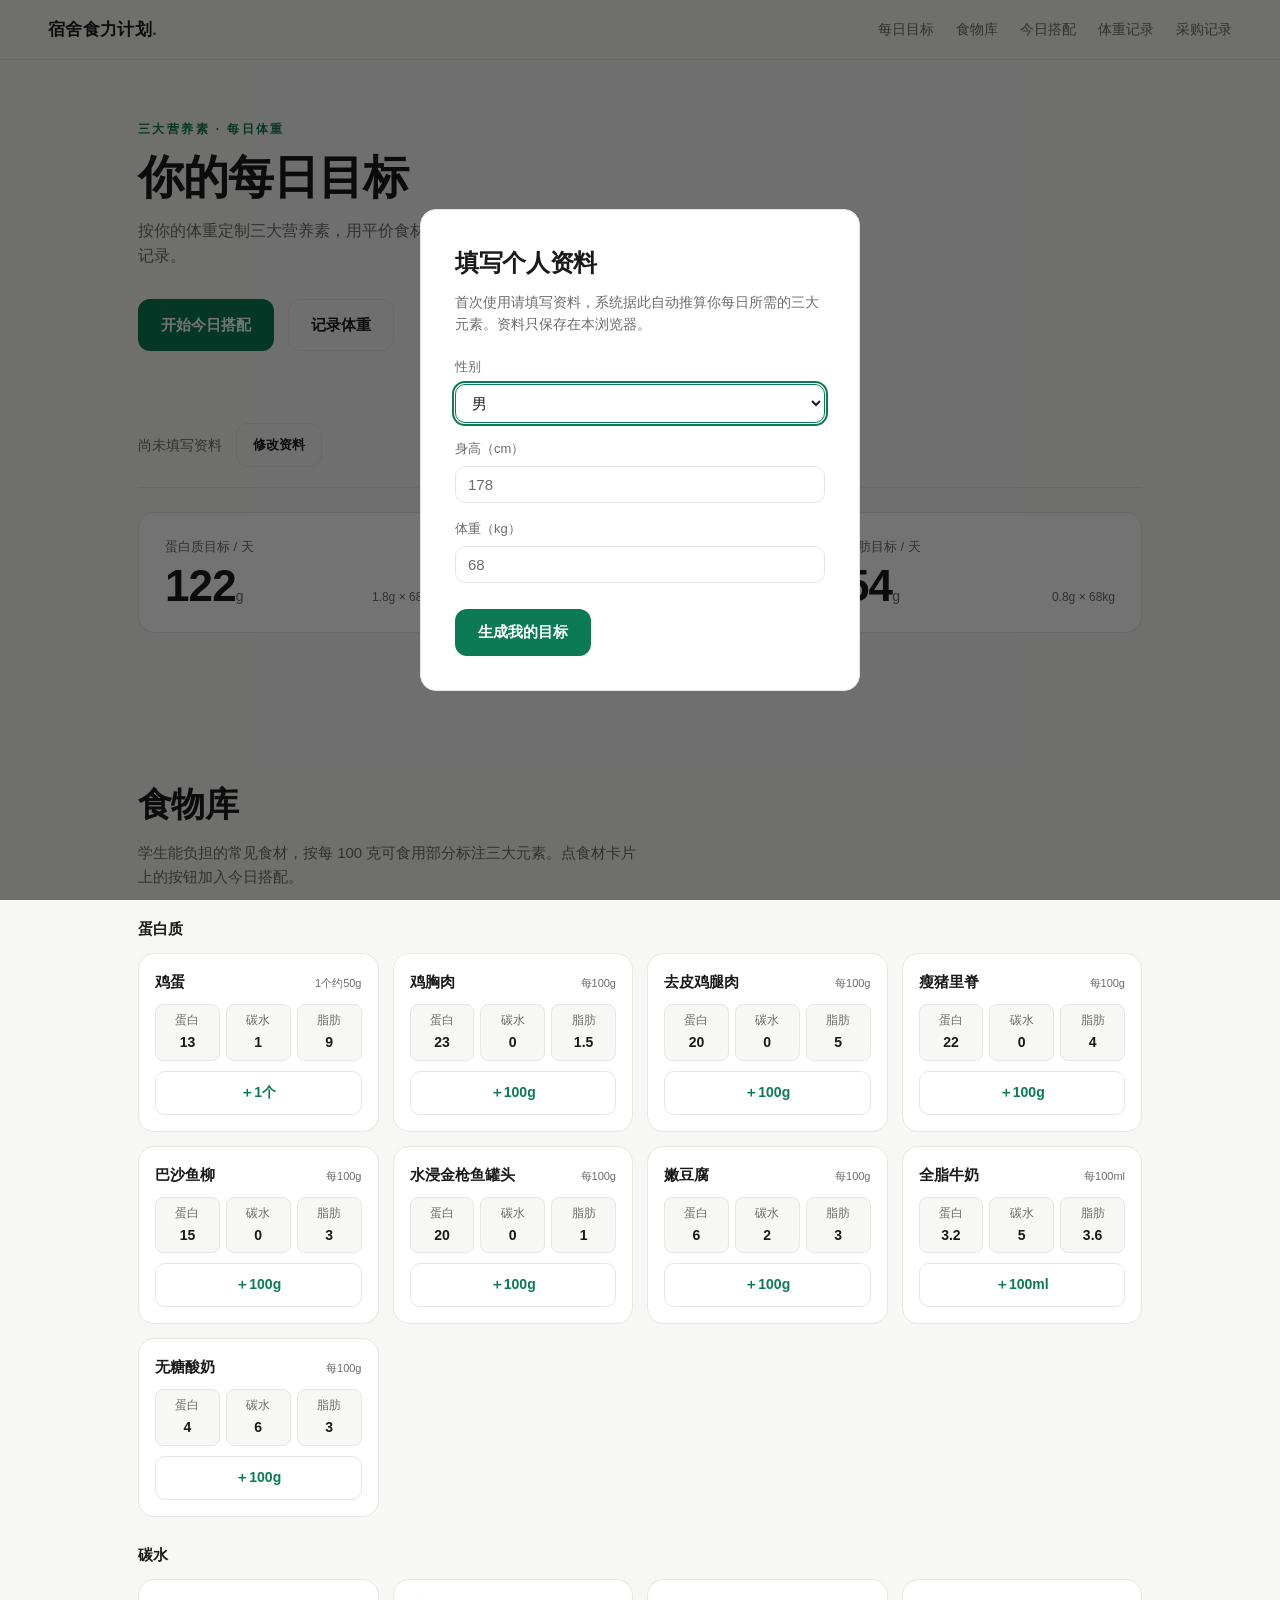
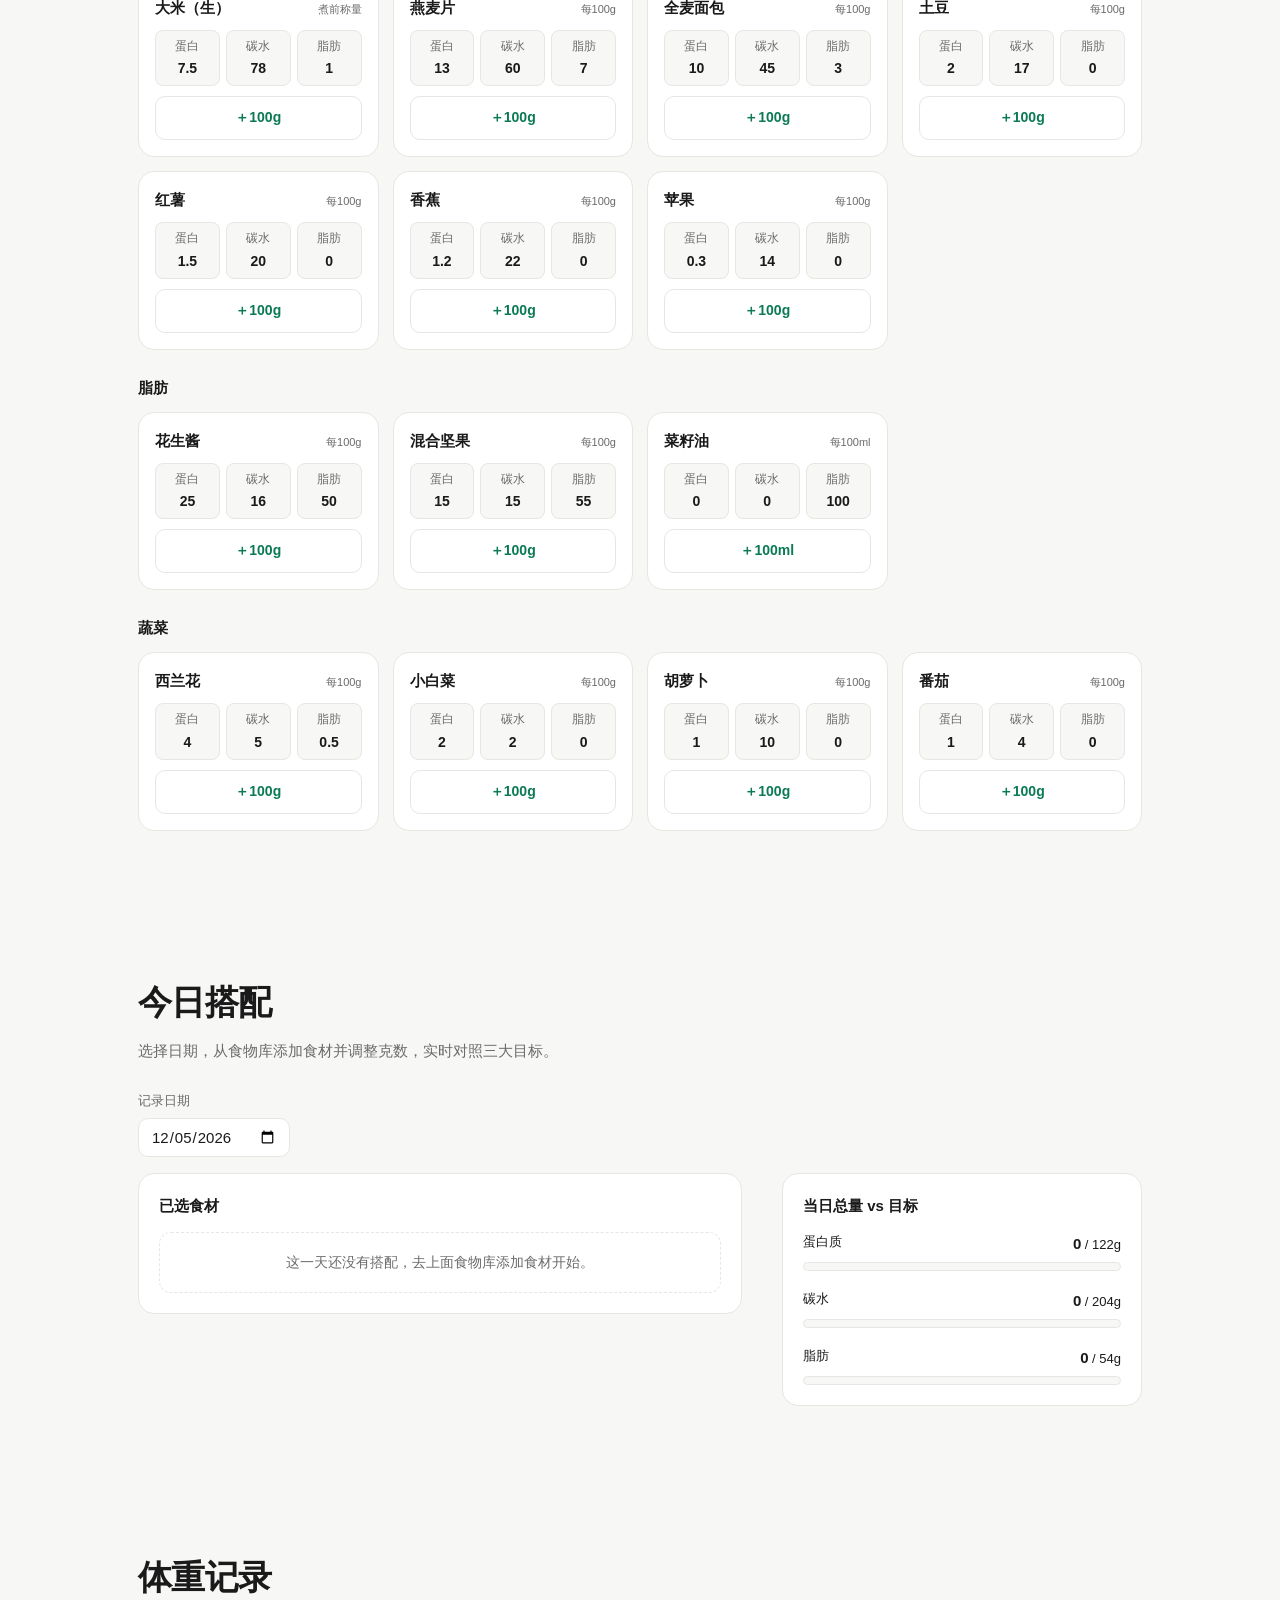
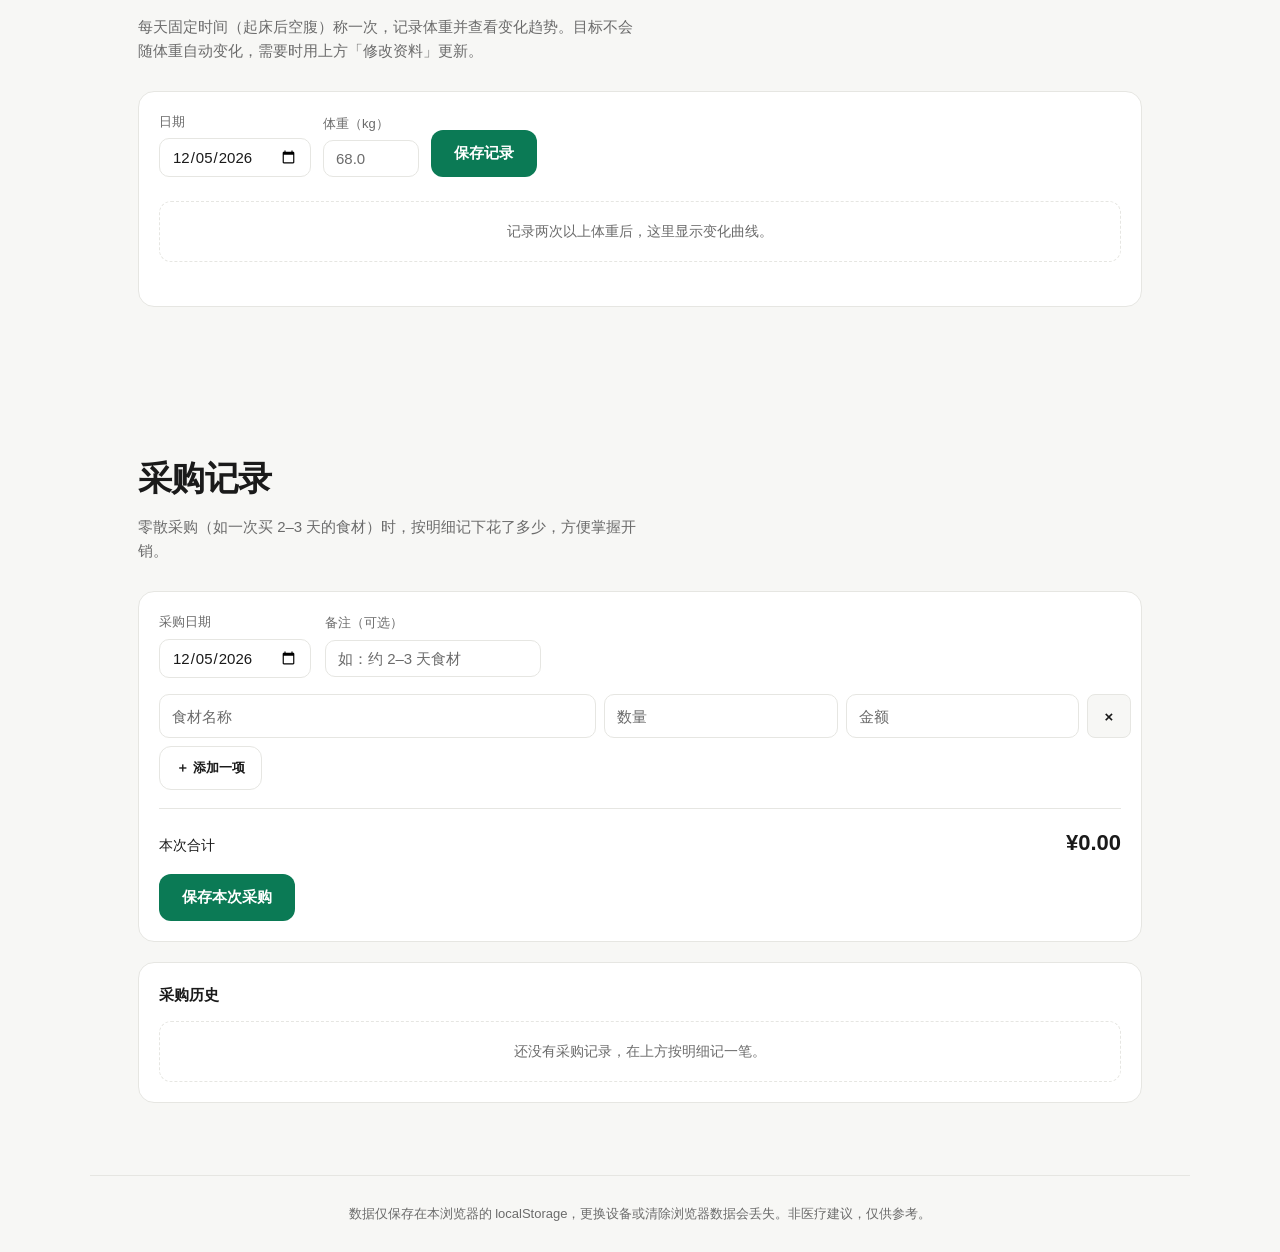
==== dorm-fit.html @ 304f9b67 "adapt: mobile tabbar + 44px touch targets; document: sync DESIGN.md/design.json" ====
<!DOCTYPE html>
<html lang="zh-CN">
<head>
<meta charset="UTF-8">
<meta name="viewport" content="width=device-width, initial-scale=1.0">
<meta name="color-scheme" content="light dark">
<title>今日搭配 · 宿舍食力计划</title>
<link rel="stylesheet" href="styles.css">
</head>
<body>

<div class="overlay" id="onboard" role="dialog" aria-modal="true" aria-labelledby="obTitle" aria-describedby="obSub" hidden>
  <div class="modal">
    <h2 id="obTitle">填写个人资料</h2>
    <p class="sub" id="obSub">首次使用请填写资料，系统据此自动推算你每日所需的三大元素。资料只保存在本浏览器。</p>
    <div class="fields">
      <label class="field" for="fGender">性别
        <select id="fGender">
          <option value="男">男</option>
          <option value="女">女</option>
          <option value="其他">其他</option>
        </select>
      </label>
      <label class="field" for="fHeight">身高（cm）
        <input type="number" id="fHeight" min="100" max="250" step="1" placeholder="178">
      </label>
      <label class="field" for="fWeight">体重（kg）
        <input type="number" id="fWeight" min="30" max="200" step="0.1" placeholder="68">
      </label>
    </div>
    <div id="obErr" class="err" role="alert"></div>
    <div class="actions">
      <button class="btn primary" id="obSave">生成我的目标</button>
    </div>
  </div>
</div>

<nav>
  <a class="brand" href="index.html">宿舍食力计划<span class="dot">.</span></a>
  <div class="navlinks">
    <a href="#targets">每日目标</a>
    <a href="#foods">食物库</a>
    <a href="#plan">今日搭配</a>
    <a href="#weight">体重记录</a>
    <a href="#purchases">采购记录</a>
  </div>
</nav>

<main>

  <header class="page-intro">
    <div class="eyebrow">三大营养素 · 每日体重</div>
    <h1>你的每日目标</h1>
    <p class="sub" id="pageSub">按体重推算的三大元素目标，确定后往下挑食材、调克数。</p>
    <div class="ctas">
      <a class="btn primary" href="#plan">开始今日搭配</a>
      <a class="btn ghost" href="#weight">记录体重</a>
    </div>
  </header>

  <section id="targets" data-reveal>
    <div class="profilebar">
      <span id="profileText">尚未填写资料</span>
      <button class="btn ghost small" id="editProfile">修改资料</button>
    </div>
    <div class="targets">
      <div class="tcard">
        <div>
          <div class="label">蛋白质目标 / 天</div>
          <div class="big" id="tP">122<span class="unit">g</span></div>
        </div>
        <div class="basis" id="bP">1.8g × 68kg</div>
      </div>
      <div class="tcard">
        <div>
          <div class="label">碳水目标 / 天</div>
          <div class="big" id="tC">204<span class="unit">g</span></div>
        </div>
        <div class="basis" id="bC">3g × 68kg</div>
      </div>
      <div class="tcard">
        <div>
          <div class="label">脂肪目标 / 天</div>
          <div class="big" id="tF">54<span class="unit">g</span></div>
        </div>
        <div class="basis" id="bF">0.8g × 68kg</div>
      </div>
    </div>
  </section>

  <section id="foods" data-reveal>
    <div class="sec-head">
      <h2>食物库</h2>
      <p>学生能负担的常见食材，按每 100 克可食用部分标注三大元素。点食材卡片上的按钮加入今日搭配。</p>
    </div>
    <div id="foodGrid"></div>
  </section>

  <section id="plan" data-reveal>
    <div class="sec-head">
      <h2>今日搭配</h2>
      <p>选择日期，从食物库添加食材并调整克数，实时对照三大目标。</p>
    </div>
    <div class="datebar">
      <label class="field" for="dayInput">记录日期
        <input type="date" id="dayInput">
      </label>
    </div>
    <div class="plan-wrap">
      <div class="panel">
        <h3>已选食材</h3>
        <div id="selList"></div>
      </div>
      <div class="panel">
        <h3>当日总量 vs 目标</h3>
        <div id="totals"></div>
      </div>
    </div>
  </section>

  <section id="weight" data-reveal>
    <div class="sec-head">
      <h2>体重记录</h2>
      <p>每天固定时间（起床后空腹）称一次，记录体重并查看变化趋势。目标不会随体重自动变化，需要时用上方「修改资料」更新。</p>
    </div>
    <div class="panel">
      <form class="weight-form" id="wForm">
        <label class="field" for="wDate">日期
          <input type="date" id="wDate">
        </label>
        <label class="field" for="wKg">体重（kg）
          <input type="number" id="wKg" step="0.1" min="30" max="200" placeholder="68.0">
        </label>
        <button class="btn primary" type="submit" id="wSave">保存记录</button>
      </form>
      <div id="wMsg" class="msg" role="status"></div>
      <div id="wErr" class="err" role="alert"></div>
      <div class="chartbox" id="wChart"></div>
      <div class="wlist" id="wList"></div>
    </div>
  </section>

  <section id="purchases" data-reveal>
    <div class="sec-head">
      <h2>采购记录</h2>
      <p>零散采购（如一次买 2–3 天的食材）时，按明细记下花了多少，方便掌握开销。</p>
    </div>
    <form class="panel" id="pForm">
      <div class="datebar">
        <label class="field" for="pDate">采购日期
          <input type="date" id="pDate">
        </label>
        <label class="field" for="pNote">备注（可选）
          <input type="text" id="pNote" placeholder="如：约 2–3 天食材">
        </label>
      </div>
      <div id="pItems"></div>
      <button class="btn ghost small" type="button" id="pAddItem">＋ 添加一项</button>
      <div class="ptotal"><span>本次合计</span><b id="pDraftTotal">¥0.00</b></div>
      <div id="pMsg" class="msg" role="status"></div>
      <div id="pErr" class="err" role="alert"></div>
      <button class="btn primary" type="submit" id="pSave">保存本次采购</button>
    </form>
    <div class="panel" style="margin-top:20px">
      <h3>采购历史</h3>
      <div id="pList"></div>
    </div>
  </section>

</main>

<footer>数据仅保存在本浏览器的 localStorage，更换设备或清除浏览器数据会丢失。非医疗建议，仅供参考。</footer>

<nav class="tabbar" aria-label="主导航">
  <a href="#targets"><svg viewBox="0 0 24 24" fill="none" stroke="currentColor" stroke-width="2"><rect x="3" y="3" width="18" height="18" rx="2"/><path d="M9 9h6v6H9z"/></svg>目标</a>
  <a href="#foods"><svg viewBox="0 0 24 24" fill="none" stroke="currentColor" stroke-width="2"><path d="M12 2L2 7l10 5 10-5-10-5zM2 17l10 5 10-5M2 12l10 5 10-5"/></svg>食材</a>
  <a href="#plan" aria-current="page"><svg viewBox="0 0 24 24" fill="none" stroke="currentColor" stroke-width="2"><rect x="3" y="4" width="18" height="18" rx="2"/><path d="M9 12h6M9 16h6"/></svg>搭配</a>
  <a href="#weight"><svg viewBox="0 0 24 24" fill="none" stroke="currentColor" stroke-width="2"><path d="M12 2v20M17 5H7"/></svg>体重</a>
  <a href="#purchases"><svg viewBox="0 0 24 24" fill="none" stroke="currentColor" stroke-width="2"><circle cx="9" cy="21" r="1"/><circle cx="20" cy="21" r="1"/><path d="M1 1h4l2.68 13.39a2 2 0 0 0 2 1.61h9.72a2 2 0 0 0 2-1.61L23 6H6"/></svg>采购</a>
</nav>

<script>
const COEF = { p: 1.8, c: 3, f: 0.8 };

const FOODS = [
  { id:'egg',     name:'鸡蛋',        cat:'蛋白质', p:13,  c:1,  f:9,   unit:'1个约50g' },
  { id:'chicken', name:'鸡胸肉',      cat:'蛋白质', p:23,  c:0,  f:1.5, unit:'' },
  { id:'thigh',   name:'去皮鸡腿肉',  cat:'蛋白质', p:20,  c:0,  f:5,   unit:'' },
  { id:'pork',    name:'瘦猪里脊',    cat:'蛋白质', p:22,  c:0,  f:4,   unit:'' },
  { id:'fish',    name:'巴沙鱼柳',    cat:'蛋白质', p:15,  c:0,  f:3,   unit:'' },
  { id:'tuna',    name:'水浸金枪鱼罐头',cat:'蛋白质',p:20,  c:0,  f:1,   unit:'' },
  { id:'tofu',    name:'嫩豆腐',      cat:'蛋白质', p:6,   c:2,  f:3,   unit:'' },
  { id:'milk',    name:'全脂牛奶',    cat:'蛋白质', p:3.2, c:5,  f:3.6, unit:'每100ml' },
  { id:'yogurt',  name:'无糖酸奶',    cat:'蛋白质', p:4,   c:6,  f:3,   unit:'' },
  { id:'rice',    name:'大米（生）',  cat:'碳水',   p:7.5, c:78, f:1,   unit:'煮前称量' },
  { id:'oat',     name:'燕麦片',      cat:'碳水',   p:13,  c:60, f:7,   unit:'' },
  { id:'bread',   name:'全麦面包',    cat:'碳水',   p:10,  c:45, f:3,   unit:'' },
  { id:'potato',  name:'土豆',        cat:'碳水',   p:2,   c:17, f:0,   unit:'' },
  { id:'sweetpot',name:'红薯',        cat:'碳水',   p:1.5, c:20, f:0,   unit:'' },
  { id:'banana',  name:'香蕉',        cat:'碳水',   p:1.2, c:22, f:0,   unit:'' },
  { id:'apple',   name:'苹果',        cat:'碳水',   p:0.3, c:14, f:0,   unit:'' },
  { id:'pb',      name:'花生酱',      cat:'脂肪',   p:25,  c:16, f:50,  unit:'' },
  { id:'nuts',    name:'混合坚果',    cat:'脂肪',   p:15,  c:15, f:55,  unit:'' },
  { id:'oil',     name:'菜籽油',      cat:'脂肪',   p:0,   c:0,  f:100, unit:'每100ml' },
  { id:'broccoli',name:'西兰花',      cat:'蔬菜',   p:4,   c:5,  f:0.5, unit:'' },
  { id:'cabbage', name:'小白菜',      cat:'蔬菜',   p:2,   c:2,  f:0,   unit:'' },
  { id:'carrot',  name:'胡萝卜',      cat:'蔬菜',   p:1,   c:10, f:0,   unit:'' },
  { id:'tomato',  name:'番茄',        cat:'蔬菜',   p:1,   c:4,  f:0,   unit:'' },
];
const BY_ID = Object.fromEntries(FOODS.map(f => [f.id, f]));

function por(f){
  if (f.unit === '每100ml') return { g: 100, label: '100ml' };
  if (f.unit.includes('个')) return { g: 50, label: '1个' };
  return { g: 100, label: '100g' };
}

function load(k, d){ try { const v = localStorage.getItem(k); return v ? JSON.parse(v) : d; } catch(e){ return d; } }
function save(k, v){ localStorage.setItem(k, JSON.stringify(v)); }
function todayStr(){
  const d = new Date();
  return d.getFullYear() + '-' + String(d.getMonth()+1).padStart(2,'0') + '-' + String(d.getDate()).padStart(2,'0');
}
function money(n){ return '¥' + (Math.round(n*100)/100).toFixed(2); }

let profile = load('dorm-fit-profile', null);
let TARGETS = { p: 122, c: 204, f: 54 };
function computeTargets(kg){
  return { p: Math.round(kg*COEF.p), c: Math.round(kg*COEF.c), f: Math.round(kg*COEF.f) };
}

let log = load('dorm-fit-log', {});
let weights = load('dorm-fit-weight', []);
let purchases = load('dorm-fit-purchases', []);
let day = todayStr();

const $ = id => document.getElementById(id);

function renderFoods(){
  const cats = ['蛋白质','碳水','脂肪','蔬菜'];
  $('foodGrid').innerHTML = cats.map(cat => {
    const cards = FOODS.filter(f => f.cat === cat).map(f => {
      const p = por(f);
      return `
      <div class="fcard">
        <div class="fhead">
          <span class="fname">${f.name}</span>
          <span class="funit">${f.unit || '每100g'}</span>
        </div>
        <div class="macros">
          <div>蛋白<b>${f.p}</b></div>
          <div>碳水<b>${f.c}</b></div>
          <div>脂肪<b>${f.f}</b></div>
        </div>
        <button class="fadd" data-action="add" data-id="${f.id}" data-g="${p.g}" aria-label="添加${f.name}${p.label}">＋${p.label}</button>
      </div>`;
    }).join('');
    return `<div class="cat-label">${cat}</div><div class="foodgrid">${cards}</div>`;
  }).join('');
}

function dayItems(){ return (log[day] || []).filter(Boolean); }
function saveDay(){ save('dorm-fit-log', log); renderSelected(); renderTotals(); }

function addFood(id, grams){
  const items = log[day] = log[day] || [];
  const it = items.find(x => x.id === id);
  if (it) it.g = Math.max(0, it.g + grams);
  else items.push({ id, g: grams });
  log[day] = items.filter(x => x.g > 0);
  saveDay();
}

function renderSelected(){
  const items = dayItems();
  const box = $('selList');
  if (!items.length) {
    box.innerHTML = '<div class="empty">这一天还没有搭配，去上面食物库添加食材开始。</div>';
    return;
  }
  box.innerHTML = items.map(it => {
    const f = BY_ID[it.id], k = it.g/100;
    return `
      <div class="selrow">
        <span class="sname">${f.name}</span>
        <span class="gramwrap">
          <input class="sgram" type="number" min="1" step="10" value="${it.g}"
            data-action="grams" data-id="${f.id}" aria-label="${f.name}的克数（g）">
          <span class="gunit" aria-hidden="true">g</span>
        </span>
        <div class="sstepper">
          <button class="sstep" data-action="minus" data-id="${f.id}" aria-label="${f.name}减50克">−</button>
          <button class="sstep" data-action="plus" data-id="${f.id}" aria-label="${f.name}加50克">+</button>
        </div>
        <span class="smeta">P ${(f.p*k).toFixed(1)} · C ${(f.c*k).toFixed(1)} · F ${(f.f*k).toFixed(1)}</span>
        ${armed === 'food:' + f.id
          ? `<span class="delask"><button class="sdel danger" data-confirmdel="food:${f.id}">确认移除</button><button class="sdel" data-cancel="1">取消</button></span>`
          : `<button class="sdel" data-ask="food:${f.id}" aria-label="移除${f.name}">移除</button>`}
      </div>`;
  }).join('');
}

function renderTotals(){
  const t = { p:0, c:0, f:0 };
  dayItems().forEach(it => {
    const f = BY_ID[it.id], k = it.g/100;
    t.p += f.p*k; t.c += f.c*k; t.f += f.f*k;
  });
  const names = { p:'蛋白质', c:'碳水', f:'脂肪' };
  $('totals').innerHTML = ['p','c','f'].map(k => {
    const target = TARGETS[k];
    const diff = Math.round(t[k] - target);
    const over = diff >= 0 ? `<span class="over">(已达标${diff > 0 ? ' +' + diff + 'g' : ''})</span>` : '';
    const ratio = Math.min(1, t[k]/target);
    return `
      <div class="totrow">
        <div class="barline">
          <span>${names[k]}</span>
          <span class="val"><b>${t[k].toFixed(0)}</b> / ${target}g ${over}</span>
        </div>
        <div class="bar"><i style="transform:scaleX(${ratio.toFixed(3)})"></i></div>
      </div>`;
  }).join('');
}

function renderTargets(){
  const w = profile ? profile.weight : 68;
  const coefTxt = { p:'1.8g', c:'3g', f:'0.8g' };
  ['p','c','f'].forEach(k => {
    $('t' + k.toUpperCase()).innerHTML = TARGETS[k] + '<span class="unit">g</span>';
    $('b' + k.toUpperCase()).textContent = coefTxt[k] + ' × ' + w + 'kg';
  });
  $('profileText').innerHTML = profile
    ? `<b>${profile.gender}</b> · 身高 <b>${profile.height}cm</b> · 体重 <b>${profile.weight}kg</b>`
    : '尚未填写资料';
  $('pageSub').textContent = profile
    ? `按你的体重（${w}kg）定制三大营养素：蛋白质 ${TARGETS.p}g、碳水 ${TARGETS.c}g、脂肪 ${TARGETS.f}g。用平价食材，每天自己搭配、自己记录。`
    : '按你的体重定制三大营养素，用平价食材，每天自己搭配、自己记录。';
}

let lastFocus = null;
function setModalOpen(open){
  const overlay = $('onboard');
  overlay.hidden = !open;
  document.body.style.overflow = open ? 'hidden' : '';
  if (open) { lastFocus = document.activeElement; $('fGender').focus(); }
  else if (lastFocus && lastFocus.focus) lastFocus.focus();
}
$('onboard').addEventListener('click', e => { if (e.target.id === 'onboard' && profile) setModalOpen(false); });
$('onboard').addEventListener('keydown', e => {
  if (e.key !== 'Tab') return;
  const f = Array.from($('onboard').querySelectorAll('button, input, select, a[href]'));
  if (!f.length) return;
  const first = f[0], last = f[f.length - 1];
  if (e.shiftKey && document.activeElement === first) { e.preventDefault(); last.focus(); }
  else if (!e.shiftKey && document.activeElement === last) { e.preventDefault(); first.focus(); }
});
document.addEventListener('keydown', e => {
  if (e.key === 'Escape' && !$('onboard').hidden && profile) setModalOpen(false);
});
$('editProfile').addEventListener('click', () => openProfile());
$('obSave').addEventListener('click', () => {
  const gender = $('fGender').value;
  const height = parseFloat($('fHeight').value);
  const weight = parseFloat($('fWeight').value);
  const err = $('obErr');
  if (!(height >= 100 && height <= 250)) { err.textContent = '请输入 100–250 之间的身高（cm）。'; $('fHeight').focus(); return; }
  if (!(weight >= 30 && weight <= 200)) { err.textContent = '请输入 30–200 之间的体重（kg）。'; $('fWeight').focus(); return; }
  err.textContent = '';
  profile = { gender, height, weight };
  save('dorm-fit-profile', profile);
  TARGETS = computeTargets(weight);
  setModalOpen(false);
  renderTargets(); renderTotals();
});

function openProfile(){
  const onboarding = !profile;
  $('obTitle').textContent = onboarding ? '填写个人资料' : '修改个人资料';
  $('obSave').textContent = onboarding ? '生成我的目标' : '保存并更新目标';
  if (profile) { $('fGender').value = profile.gender; $('fHeight').value = profile.height; $('fWeight').value = profile.weight; }
  $('obErr').textContent = '';
  setModalOpen(true);
}

document.addEventListener('click', e => {
  const el = e.target.closest('[data-action]');
  if (!el) return;
  const a = el.dataset.action, id = el.dataset.id;
  if (a === 'add') addFood(id, +(el.dataset.g || 100));
  else if (a === 'plus') addFood(id, 50);
  else if (a === 'minus') addFood(id, -50);
});

let armed = '';
function renderByKind(kind){
  if (kind === 'food') renderSelected();
  else if (kind === 'weight') renderWeightList();
  else renderPurchases();
}
function doDelete(key){
  const i = key.indexOf(':'), kind = key.slice(0, i), val = key.slice(i + 1);
  if (kind === 'food') { log[day] = (log[day] || []).filter(x => x.id !== val); saveDay(); }
  else if (kind === 'weight') { weights = weights.filter(x => x.d !== val); save('dorm-fit-weight', weights); renderWeight(); }
  else { purchases = purchases.filter(p => String(p.id) !== val); save('dorm-fit-purchases', purchases); renderPurchases(); }
}
document.addEventListener('click', e => {
  const ask = e.target.closest('[data-ask]');
  if (ask) { armed = ask.dataset.ask; renderByKind(armed.split(':')[0]); return; }
  const conf = e.target.closest('[data-confirmdel]');
  if (conf) { const k = conf.dataset.confirmdel; armed = ''; doDelete(k); return; }
  const cancel = e.target.closest('[data-cancel]');
  if (cancel && armed) { const kind = armed.split(':')[0]; armed = ''; renderByKind(kind); }
});
document.addEventListener('change', e => {
  if (!e.target.matches('[data-action="grams"]')) return;
  const g = parseInt(e.target.value, 10);
  const it = dayItems().find(x => x.id === e.target.dataset.id);
  if (it && !isNaN(g)) { it.g = Math.max(1, g); saveDay(); }
  else renderSelected();
});
$('dayInput').addEventListener('change', e => {
  day = e.target.value || todayStr();
  renderSelected(); renderTotals();
});

function renderChart(){
  const box = $('wChart');
  if (weights.length < 2) {
    box.innerHTML = '<div class="empty">记录两次以上体重后，这里显示变化曲线。</div>';
    return;
  }
  const W = 800, H = 280, pad = 34;
  const ws = weights.map(e => e.w);
  const min = Math.floor(Math.min(...ws)) - 1, max = Math.ceil(Math.max(...ws)) + 1;
  const x = i => pad + i*(W - 2*pad)/(weights.length - 1);
  const y = w => pad + (max - w)/(max - min)*(H - 2*pad);
  const step = Math.ceil(weights.length / 8);
  const pts = weights.map((e,i) => x(i) + ',' + y(e.w)).join(' ');
  const dots = weights.map((e,i) => {
    const showDate = i % step === 0 || i === weights.length - 1;
    return `<circle cx="${x(i)}" cy="${y(e.w)}" r="4.5" fill="var(--accent)"/>` +
      (showDate ? `<text x="${x(i)}" y="${H-8}" text-anchor="middle" font-size="11" fill="var(--muted)">${e.d.slice(5)}</text>` : '') +
      `<text x="${x(i)}" y="${y(e.w)-10}" text-anchor="middle" font-size="12" font-weight="700" fill="var(--text)">${e.w}</text>`;
  }).join('');
  const grid = [min, (min+max)/2, max].map(g => `
    <line x1="${pad}" y1="${y(g)}" x2="${W-pad}" y2="${y(g)}" stroke="var(--line)" stroke-dasharray="3 4"/>
    <text x="0" y="${y(g)+4}" font-size="11" fill="var(--muted)">${g}kg</text>`).join('');
  box.innerHTML = `<svg viewBox="0 0 ${W} ${H}" role="img" aria-label="体重变化曲线，共 ${weights.length} 条记录">
    ${grid}<polyline points="${pts}" fill="none" stroke="var(--accent)" stroke-width="2.5"/>${dots}</svg>`;
}
function renderWeightList(){
  const box = $('wList');
  if (!weights.length) { box.innerHTML = ''; return; }
  const rows = weights.map((e, idx) => {
    const prev = weights[idx-1];
    const d = prev ? ((e.w - prev.w) >= 0 ? '+' : '') + (e.w - prev.w).toFixed(1) + 'kg（较上次）' : '首次记录';
    return `<div class="wrow">
      <span class="wdate">${e.d.slice(5)}</span>
      <span class="wkg">${e.w.toFixed(1)} kg</span>
      <span class="delta">${d}</span>
      ${armed === 'weight:' + e.d
        ? `<span class="delask"><button class="sdel danger" data-confirmdel="weight:${e.d}">确认删除</button><button class="sdel" data-cancel="1">取消</button></span>`
        : `<button class="sdel" data-ask="weight:${e.d}" aria-label="删除 ${e.d} 的体重记录">删除</button>`}
    </div>`;
  }).join('');
  box.innerHTML = `<div class="cat-label">历史记录</div>${rows}`;
}
function renderWeight(){ renderChart(); renderWeightList(); }

$('wForm').addEventListener('submit', e => {
  e.preventDefault();
  const d = $('wDate').value || todayStr();
  const w = parseFloat($('wKg').value);
  const msg = $('wMsg'), err = $('wErr');
  if (isNaN(w) || w < 30 || w > 200) {
    err.textContent = '请输入 30–200 之间的体重数值。';
    msg.textContent = '';
    $('wKg').focus();
    return;
  }
  err.textContent = '';
  const existed = weights.some(x => x.d === d);
  weights = weights.filter(x => x.d !== d);
  weights.push({ d, w });
  weights.sort((a,b) => a.d < b.d ? -1 : 1);
  save('dorm-fit-weight', weights);
  $('wKg').value = '';
  renderWeight();
  msg.textContent = (d === todayStr() ? '今天' : d) + (existed ? ' 的记录已更新。' : ' 的记录已保存。');
});
let pDraft = [{ name:'', qty:'', amount:'' }];

function renderPDraft(){
  $('pItems').innerHTML = pDraft.map((it, i) => `
    <div class="prow">
      <input type="text" placeholder="食材名称" value="${it.name}" data-pi="${i}" data-pf="name" aria-label="第 ${i+1} 项食材名称">
      <input type="text" placeholder="数量" value="${it.qty}" data-pi="${i}" data-pf="qty" aria-label="第 ${i+1} 项数量">
      <input type="number" min="0" step="0.01" placeholder="金额" value="${it.amount}" data-pi="${i}" data-pf="amount" aria-label="第 ${i+1} 项金额">
      <button class="sstep" type="button" data-pdel="${i}" title="删除此项" aria-label="删除第 ${i+1} 项">×</button>
    </div>`).join('');
  const total = pDraft.reduce((s, it) => s + (parseFloat(it.amount) || 0), 0);
  $('pDraftTotal').textContent = money(total);
}
$('pAddItem').addEventListener('click', () => { pDraft.push({ name:'', qty:'', amount:'' }); renderPDraft(); });
document.addEventListener('input', e => {
  const el = e.target;
  if (!el.dataset || el.dataset.pi === undefined) return;
  pDraft[+el.dataset.pi][el.dataset.pf] = el.value;
  if (el.dataset.pf === 'amount') {
    $('pDraftTotal').textContent = money(pDraft.reduce((s,it) => s + (parseFloat(it.amount) || 0), 0));
  }
});
document.addEventListener('click', e => {
  const btn = e.target.closest('[data-pdel]');
  if (!btn) return;
  pDraft.splice(+btn.dataset.pdel, 1);
  if (!pDraft.length) pDraft.push({ name:'', qty:'', amount:'' });
  renderPDraft();
});
$('pForm').addEventListener('submit', e => {
  e.preventDefault();
  const msg = $('pMsg'), err = $('pErr');
  const items = pDraft
    .filter(it => it.name.trim() !== '' || parseFloat(it.amount) > 0)
    .map(it => ({ name: it.name.trim() || '未命名', qty: it.qty.trim(), amount: parseFloat(it.amount) || 0 }));
  if (!items.length) { err.textContent = '至少填写一项食材名称或金额。'; msg.textContent = ''; return; }
  err.textContent = '';
  purchases.push({ id: Date.now(), date: $('pDate').value || todayStr(), note: $('pNote').value.trim(), items });
  save('dorm-fit-purchases', purchases);
  $('pNote').value = '';
  pDraft = [{ name:'', qty:'', amount:'' }];
  renderPDraft(); renderPurchases();
  msg.textContent = '已保存本次采购。';
});
function renderPurchases(){
  const box = $('pList');
  if (!purchases.length) { box.innerHTML = '<div class="empty">还没有采购记录，在上方按明细记一笔。</div>'; return; }
  const sorted = [...purchases].sort((a,b) => a.date < b.date ? 1 : -1);
  const total = purchases.reduce((s,p) => s + p.items.reduce((a,i) => a + i.amount, 0), 0);
  const head = `
    <div class="summary">
      <div>累计花费<b>${money(total)}</b></div>
      <div>采购次数<b>${purchases.length}</b></div>
    </div>`;
  const entries = sorted.map(p => {
    const sum = p.items.reduce((a,i) => a + i.amount, 0);
    const rows = p.items.map(i => `
      <div class="pitem">
        <span>${i.name}</span>
        <span class="qty">${i.qty || '—'}</span>
        <span class="amt">${money(i.amount)}</span>
      </div>`).join('');
    return `
      <div class="pentry">
        <div class="phead">
          <span class="pdate">${p.date}</span>
          <span class="ptag">${p.note || ''}</span>
          ${armed === 'purchase:' + p.id
            ? `<span class="delask"><button class="sdel danger" data-confirmdel="purchase:${p.id}">确认删除</button><button class="sdel" data-cancel="1">取消</button></span>`
            : `<button class="sdel" data-ask="purchase:${p.id}" aria-label="删除 ${p.date} 的采购记录">删除</button>`}
        </div>
        ${rows}
        <div class="ptot">合计 ${money(sum)}</div>
      </div>`;
  }).join('');
  box.innerHTML = head + entries;
}

$('dayInput').value = day;
$('wDate').value = todayStr();
$('pDate').value = todayStr();

renderFoods();
renderTargets();
renderSelected();
renderTotals();
renderWeight();
renderPDraft();
renderPurchases();
if (!profile) openProfile();

const io = new IntersectionObserver(es => es.forEach(en => {
  if (en.isIntersecting) { en.target.classList.add('in'); io.unobserve(en.target); }
}), { threshold: 0.12 });
document.querySelectorAll('[data-reveal]').forEach(el => io.observe(el));
</script>
</body>
</html>
---- styles.css ----
:root{
  --bg:#f7f7f5; --surface:#ffffff; --text:#1a1a1a; --muted:#6b6b6b;
  --line:#e6e6e2; --accent:#0f9d6e; --accent-text:#0b7a55; --accent-fill:#0b7a55;
  --accent-soft:#e6f5ee; --on-accent:#ffffff; --err:#c0392b;
  accent-color:var(--accent);
}
@media (prefers-color-scheme: dark){
  :root{
    --bg:#0e0f0e; --surface:#171817; --text:#f2f2f0; --muted:#9a9a96;
    --line:#272827; --accent:#2fbd86; --accent-text:#4fd39f; --accent-fill:#2fbd86;
    --accent-soft:#14382b; --on-accent:#0a1611; --err:#e5736a;
  }
}
*{box-sizing:border-box}
html{scroll-behavior:smooth; scrollbar-color:var(--muted) transparent; scrollbar-width:thin}
::-webkit-scrollbar{width:10px; height:10px}
::-webkit-scrollbar-track{background:transparent}
::-webkit-scrollbar-thumb{background:var(--muted); border-radius:5px; border:3px solid var(--bg)}
::selection{background:var(--accent); color:var(--on-accent)}
::placeholder{color:var(--muted); opacity:1}
body{
  margin:0; background:var(--bg); color:var(--text);
  font-family:-apple-system,BlinkMacSystemFont,"PingFang SC","Microsoft YaHei","Segoe UI",sans-serif;
  line-height:1.6; font-size:16px; -webkit-font-smoothing:antialiased;
}
nav{
  position:sticky; top:0; z-index:10; height:60px; display:flex; align-items:center;
  justify-content:space-between; padding:0 clamp(16px,4vw,48px);
  background:color-mix(in srgb, var(--bg) 82%, transparent);
  backdrop-filter:blur(10px); border-bottom:1px solid var(--line);
}
.brand{font-weight:800; letter-spacing:.02em; font-size:17px; color:var(--text); text-decoration:none}
.brand .dot{color:var(--accent-text)}
.navlinks{display:flex; gap:22px; font-size:14px; color:var(--muted)}
.navlinks a{color:inherit; text-decoration:none; text-underline-offset:3px}
.navlinks a:hover{color:var(--text)}
@media(max-width:760px){.navlinks{display:none}}

main{max-width:1100px; margin:0 auto; padding:0 clamp(16px,4vw,48px)}

.hero{
  min-height:calc(100dvh - 60px); display:grid; grid-template-columns:1.15fr .85fr;
  align-items:center; gap:clamp(24px,5vw,72px); padding:clamp(24px,5vw,64px) 0;
}
@media(max-width:860px){.hero{grid-template-columns:1fr; min-height:0}}
.hero.solo{grid-template-columns:1fr; max-width:820px}
.eyebrow{font-size:12px; letter-spacing:.2em; text-transform:uppercase; color:var(--accent-text); font-weight:700}
.hero h1{font-size:clamp(34px,5.4vw,58px); line-height:1.12; letter-spacing:-.02em; margin:14px 0 18px; text-wrap:balance}
.hero .sub,.page-intro .sub{color:var(--muted); font-size:17px; max-width:52ch}
.hero .ctas,.page-intro .ctas{display:flex; gap:14px; margin-top:30px; flex-wrap:wrap}

.page-intro{padding:clamp(32px,5vw,60px) 0 0}
.page-intro h1{font-size:clamp(30px,4.4vw,46px); line-height:1.14; letter-spacing:-.02em; margin:12px 0 14px; text-wrap:balance}
.page-intro .sub{margin:0; font-size:16px}
.btn{
  display:inline-flex; align-items:center; justify-content:center; gap:8px;
  border-radius:12px; padding:13px 22px; font-size:15px; font-weight:700; cursor:pointer;
  border:1px solid transparent; text-decoration:none; transition:transform .12s ease;
  font-family:inherit;
}
.btn:active{transform:scale(.98)}
.btn.primary{background:var(--accent-fill); color:var(--on-accent)}
.btn.ghost{background:transparent; color:var(--text); border-color:var(--line)}
.btn.ghost:hover{border-color:var(--muted)}
.btn.small{padding:8px 14px; font-size:13px}
.btn:focus-visible,.fadd:focus-visible,.sstep:focus-visible,.sdel:focus-visible,
.navlinks a:focus-visible,.brand:focus-visible{outline:2px solid var(--accent-fill); outline-offset:2px}

@media(max-width:760px){
  .navlinks{display:none}
  .tabbar{display:flex}
}
.tabbar{display:none; position:fixed; bottom:0; left:0; right:0; height:56px; background:var(--surface); border-top:1px solid var(--line); z-index:100; justify-content:space-around; align-items:center; padding-bottom:env(safe-area-inset-bottom,0)}
.tabbar a{display:flex; flex-direction:column; align-items:center; gap:2px; color:var(--muted); text-decoration:none; font-size:11px; flex:1; min-height:44px; justify-content:center; padding:4px 0}
.tabbar a.active,.tabbar a:hover{color:var(--accent-text)}
.tabbar svg{width:22px; height:22px}

.btn{min-height:44px}
.btn.small{min-height:44px; padding:10px 16px}
.sstep{min-width:44px; min-height:44px}
.sdel{min-height:44px; padding:8px 12px}
.fadd{min-height:44px}
.delask .sdel{min-height:44px}

@media(max-width:760px){
  .selrow .sgram{min-height:44px}
  .gramwrap .sgram{min-height:44px}
}

section{padding:clamp(40px,6vw,72px) 0}
.sec-head{margin-bottom:28px}
h2{font-size:clamp(24px,3.4vw,34px); letter-spacing:-.015em; margin:0 0 10px; text-wrap:balance}
.sec-head p{color:var(--muted); margin:0; max-width:60ch; font-size:15px}

.profilebar{display:flex; align-items:center; gap:14px; flex-wrap:wrap; margin-bottom:20px;
  color:var(--muted); font-size:14px; font-variant-numeric:tabular-nums}
.profilebar b{color:var(--text)}

.targets{display:grid; grid-template-columns:repeat(3,1fr); gap:16px; border-top:1px solid var(--line); padding-top:24px}
@media(max-width:700px){.targets{grid-template-columns:1fr}}
.tcard{
  background:var(--surface); border:1px solid var(--line); border-radius:16px; padding:24px 26px;
  display:flex; justify-content:space-between; align-items:flex-end; gap:12px;
}
.tcard .label{color:var(--muted); font-size:13px; margin-bottom:6px}
.tcard .big{font-size:44px; font-weight:800; letter-spacing:-.02em; line-height:1; font-variant-numeric:tabular-nums}
.tcard .unit{font-size:14px; color:var(--muted); font-weight:500}
.tcard .basis{align-self:flex-end; color:var(--muted); font-size:12px; white-space:nowrap}

.foodgrid{display:grid; grid-template-columns:repeat(auto-fill,minmax(210px,1fr)); gap:14px}
.fcard{
  background:var(--surface); border:1px solid var(--line); border-radius:16px; padding:16px;
  display:flex; flex-direction:column; gap:10px; transition:border-color .12s ease, transform .12s ease;
}
.fcard:hover{border-color:var(--accent); transform:translateY(-2px)}
.fcard .fhead{display:flex; justify-content:space-between; align-items:baseline; gap:8px}
.fcard .fname{font-weight:700; font-size:15px}
.fcard .funit{color:var(--muted); font-size:11px; text-align:right}
.macros{display:grid; grid-template-columns:repeat(3,1fr); gap:6px; font-size:12px; color:var(--muted);
  font-variant-numeric:tabular-nums}
.macros div{background:var(--bg); border:1px solid var(--line); border-radius:8px; padding:6px 4px; text-align:center}
.macros b{display:block; font-size:14px; color:var(--text); font-weight:700; margin-top:1px}
.fadd{
  margin-top:auto; border:1px solid var(--line); background:transparent; color:var(--accent-text);
  border-radius:10px; padding:9px 0; font-weight:700; font-size:14px; cursor:pointer;
  transition:background .12s ease, color .12s ease, border-color .12s ease; font-family:inherit;
}
.fadd:hover{background:var(--accent-fill); border-color:var(--accent-fill); color:var(--on-accent)}
.fadd:active{transform:scale(.98)}
.cat-label{font-weight:800; margin:26px 0 12px; font-size:15px}
.cat-label:first-child{margin-top:0}

.plan-wrap{display:grid; grid-template-columns:1fr 360px; gap:clamp(20px,4vw,40px); align-items:start}
@media(max-width:900px){.plan-wrap{grid-template-columns:1fr}}
.datebar{display:flex; align-items:center; gap:14px; flex-wrap:wrap; margin-bottom:16px}
input[type=date], input[type=number], input[type=text], select{
  background:var(--surface); color:var(--text); border:1px solid var(--line); border-radius:10px;
  padding:9px 12px; font-size:15px; font-family:inherit; font-variant-numeric:tabular-nums;
}
input:focus, select:focus{outline:2px solid var(--accent-fill); outline-offset:1px; border-color:var(--accent-fill)}
.panel{background:var(--surface); border:1px solid var(--line); border-radius:16px; padding:20px}
.panel h3{margin:0 0 14px; font-size:15px}
.totrow{margin-bottom:18px}
.totrow:last-child{margin-bottom:0}
.totrow .barline{display:flex; justify-content:space-between; font-size:13px; margin-bottom:6px; font-variant-numeric:tabular-nums}
.totrow .barline .val b{font-size:15px}
.totrow .barline .over{color:var(--accent-text); font-weight:700}
.bar{height:9px; background:var(--bg); border:1px solid var(--line); border-radius:99px; overflow:hidden}
.bar i{display:block; height:100%; width:100%; transform:scaleX(0); transform-origin:left;
  background:var(--accent); border-radius:99px; transition:transform .25s ease}
.empty{color:var(--muted); font-size:14px; padding:18px 0; text-align:center; border:1px dashed var(--line); border-radius:12px}
.selrow{display:flex; align-items:center; gap:10px; padding:10px 0; border-top:1px solid var(--line)}
.selrow:first-of-type{border-top:none}
.selrow .sname{font-weight:700; font-size:14px; min-width:80px}
.selrow .sgram{width:72px; text-align:center; padding:6px; font-size:14px}
.selrow .gramwrap{position:relative; display:inline-flex; align-items:center}
.selrow .gramwrap .sgram{padding-right:24px}
.selrow .gramwrap .gunit{position:absolute; right:9px; font-size:11px; color:var(--muted); pointer-events:none}
@media(max-width:600px){
  .selrow{flex-wrap:wrap}
  .selrow .sname{min-width:0}
  .selrow .smeta{flex-basis:100%; white-space:normal}
}
.sstepper{display:flex; gap:6px}
.sstep{width:34px; height:34px; border-radius:8px; border:1px solid var(--line); background:var(--bg);
  color:var(--text); font-weight:700; cursor:pointer; font-size:15px; line-height:1; font-family:inherit}
.sstep:hover{border-color:var(--accent); color:var(--accent-text)}
.sdel{margin-left:auto; background:none; border:none; color:var(--muted); font-size:12px; cursor:pointer;
  padding:4px; text-decoration:underline; text-underline-offset:3px; font-family:inherit; white-space:nowrap}
.sdel:hover{color:var(--text)}
.sdel.danger{color:var(--err)}
.delask{display:inline-flex; align-items:center; gap:12px; margin-left:auto}
.delask .sdel{margin-left:0}
.smeta{font-size:11px; color:var(--muted); font-variant-numeric:tabular-nums; white-space:nowrap}

.weight-form{display:flex; gap:12px; align-items:flex-end; flex-wrap:wrap}
.field{display:flex; flex-direction:column; gap:6px; font-size:13px; color:var(--muted)}
.chartbox{margin-top:24px}
.chartbox svg{width:100%; height:auto; display:block}
.wlist{margin-top:24px}
.wrow{display:flex; align-items:center; gap:12px; padding:10px 0; border-top:1px solid var(--line); font-variant-numeric:tabular-nums}
.wrow:first-of-type{border-top:none}
.wrow .wdate{color:var(--muted); font-size:13px; min-width:92px}
.wrow .wkg{font-weight:700; font-size:16px}
.delta{margin-left:auto; font-size:13px; color:var(--muted)}
.msg{color:var(--muted); font-size:13px; margin-top:14px}
.err{color:var(--err); font-size:13px; margin-top:10px}

.prow{display:grid; grid-template-columns:1.5fr .8fr .8fr 34px; gap:8px; margin-bottom:8px}
@media(max-width:600px){.prow{grid-template-columns:1fr 1fr}}
.prow input{width:100%}
.prow .sstep{width:34px; height:38px}
.ptotal{display:flex; justify-content:space-between; align-items:baseline; margin:18px 0 6px;
  border-top:1px solid var(--line); padding-top:16px; font-size:14px}
.ptotal b{font-size:22px; font-weight:800; font-variant-numeric:tabular-nums}
.pitem{display:grid; grid-template-columns:1.5fr .8fr .8fr; gap:8px; padding:8px 0; border-top:1px solid var(--line);
  font-size:14px; font-variant-numeric:tabular-nums}
.pitem:first-of-type{border-top:none}
.pitem .qty,.pitem .amt{color:var(--muted)}
.pentry{border:1px solid var(--line); border-radius:12px; padding:14px 16px; margin-bottom:12px}
.pentry .phead{display:flex; justify-content:space-between; align-items:baseline; gap:12px; margin-bottom:6px}
.pentry .pdate{font-weight:700; font-variant-numeric:tabular-nums}
.pentry .ptag{color:var(--muted); font-size:12px}
.pentry .ptot{margin-top:8px; text-align:right; font-weight:700; font-variant-numeric:tabular-nums}
.summary{display:flex; gap:28px; flex-wrap:wrap; padding:16px 0; border-bottom:1px solid var(--line); margin-bottom:16px;
  font-size:14px; color:var(--muted)}
.summary b{display:block; font-size:26px; color:var(--text); font-weight:800; font-variant-numeric:tabular-nums}

.overlay{position:fixed; inset:0; z-index:100; background:rgba(0,0,0,.55); display:flex;
  align-items:center; justify-content:center; padding:20px}
.overlay[hidden]{display:none}
.modal{background:var(--surface); border:1px solid var(--line); border-radius:16px; padding:clamp(22px,4vw,34px);
  max-width:440px; width:100%; max-height:92vh; overflow:auto}
.modal h2{margin:0 0 8px; font-size:24px}
.modal p.sub{color:var(--muted); font-size:14px; margin:0 0 22px}
.modal .fields{display:grid; gap:16px}
.modal .fields .field input, .modal .fields .field select{width:100%}
.modal .actions{margin-top:26px}

footer{border-top:1px solid var(--line); padding:28px clamp(16px,4vw,48px); color:var(--muted); font-size:13px;
  text-align:center; max-width:1100px; margin:0 auto}
@media (prefers-reduced-motion: reduce){
  html{scroll-behavior:auto} *{transition:none !important}
  [data-reveal]{opacity:1 !important; transform:none !important}
}
[data-reveal]{opacity:0; transform:translateY(18px); transition:opacity .5s ease, transform .5s ease}
[data-reveal].in{opacity:1; transform:none}
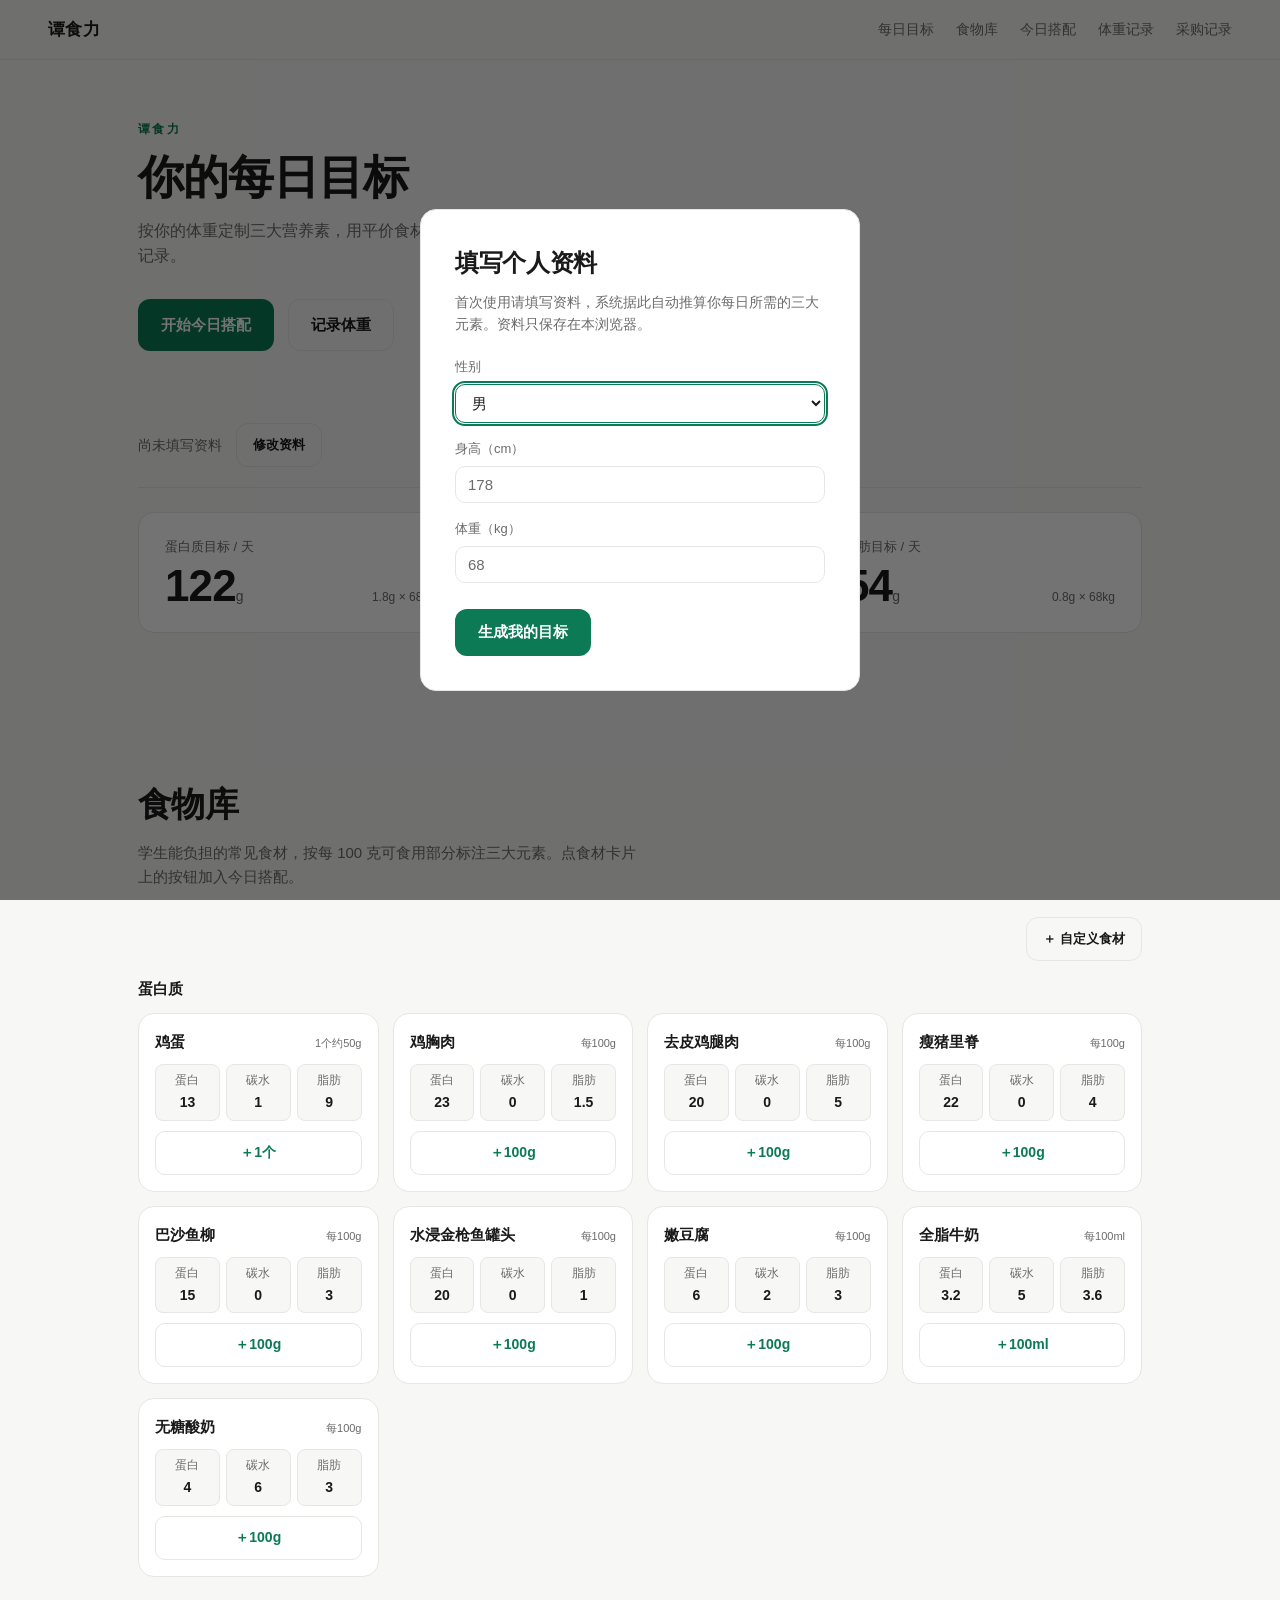
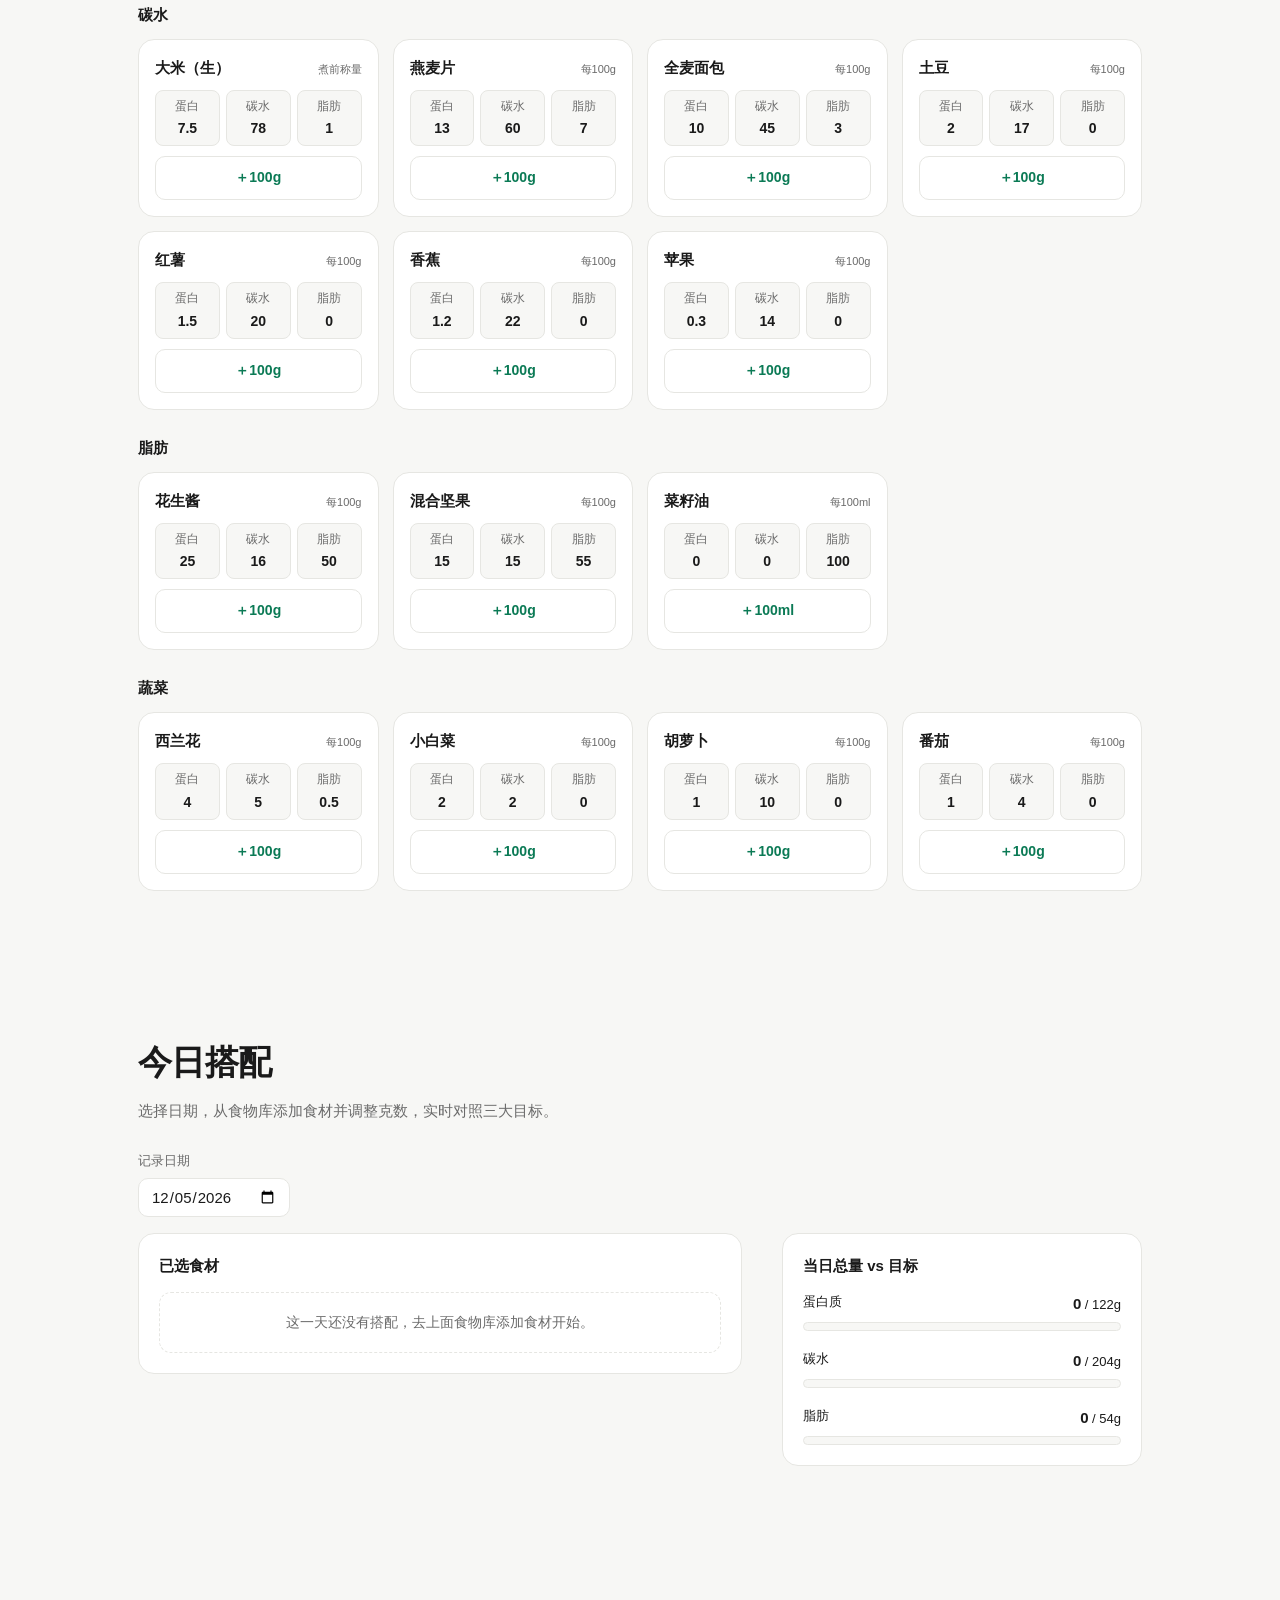
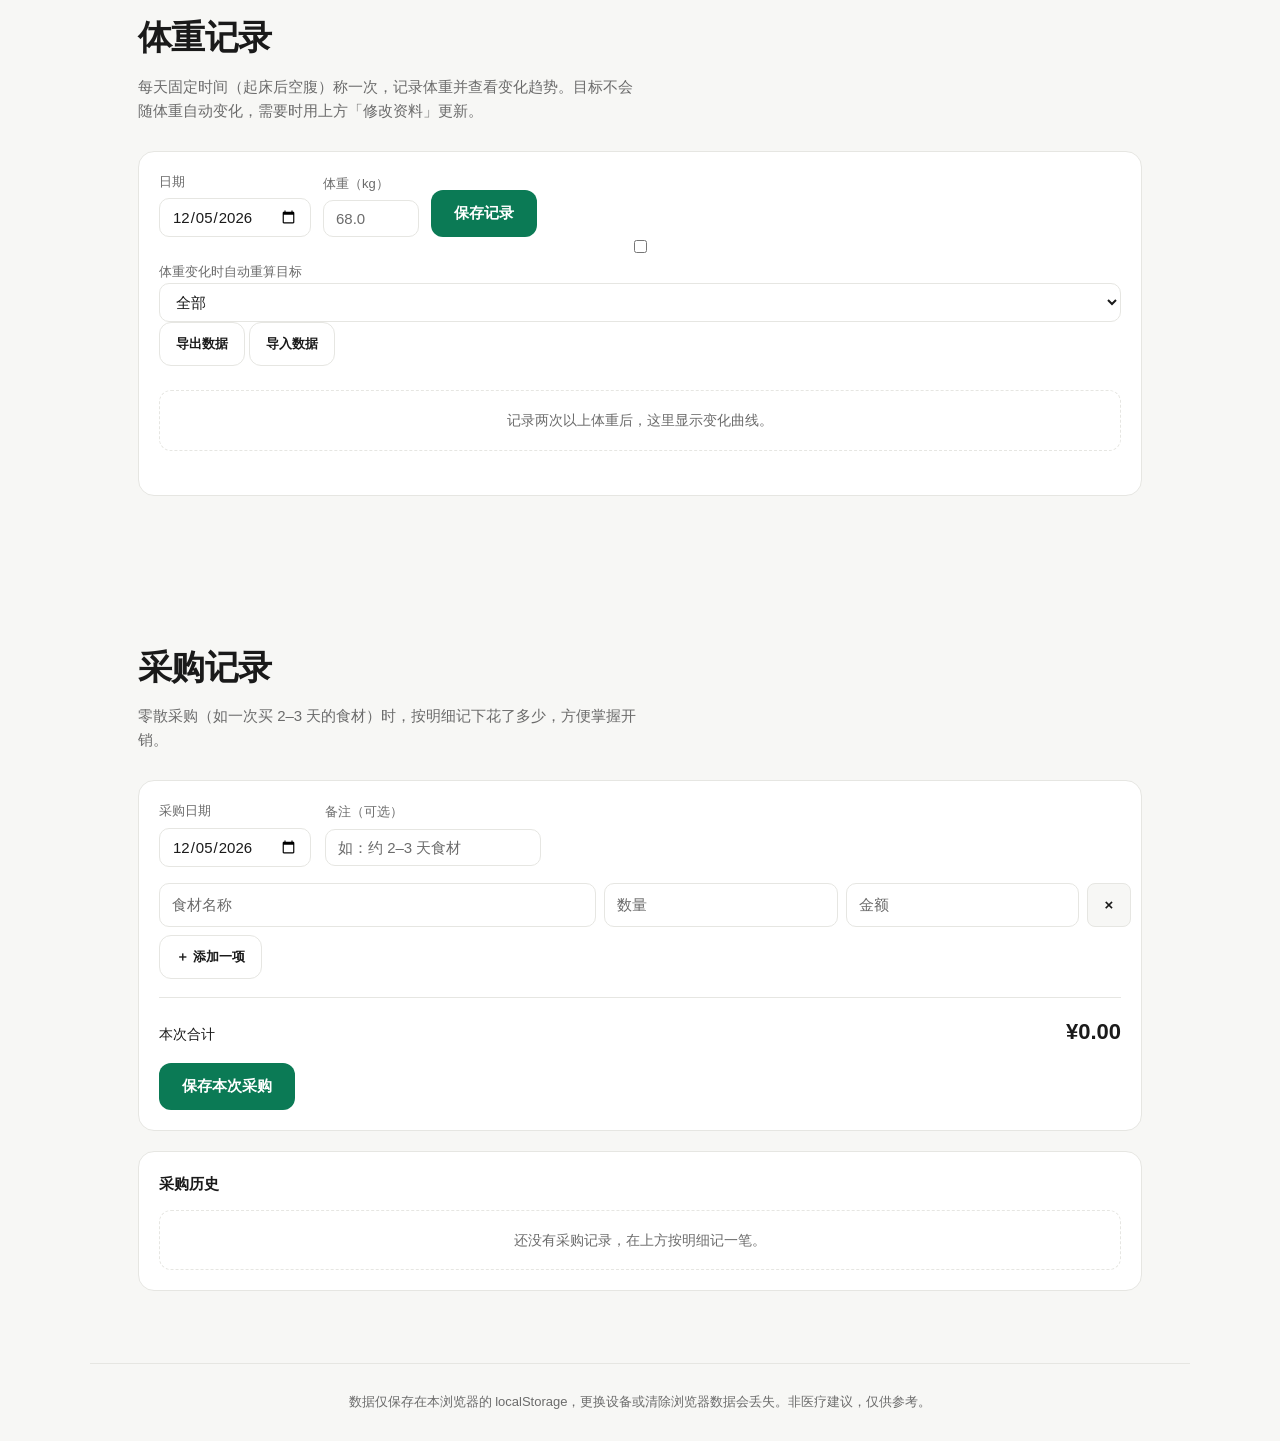
==== commit f3aba8fe: "brand: 谭食力; feature: 自定义食材+导出导入+自动重算开关+周月视图" ====
--- a/dorm-fit.html
+++ b/dorm-fit.html
@@ -4,7 +4,7 @@
 <meta charset="UTF-8">
 <meta name="viewport" content="width=device-width, initial-scale=1.0">
 <meta name="color-scheme" content="light dark">
-<title>今日搭配 · 宿舍食力计划</title>
+<title>谭食力</title>
 <link rel="stylesheet" href="styles.css">
 </head>
 <body>
@@ -36,7 +36,7 @@
 </div>
 
 <nav>
-  <a class="brand" href="index.html">宿舍食力计划<span class="dot">.</span></a>
+  <a class="brand" href="index.html">谭食力</a>
   <div class="navlinks">
     <a href="#targets">每日目标</a>
     <a href="#foods">食物库</a>
@@ -49,7 +49,7 @@
 <main>
 
   <header class="page-intro">
-    <div class="eyebrow">三大营养素 · 每日体重</div>
+    <div class="eyebrow">谭食力</div>
     <h1>你的每日目标</h1>
     <p class="sub" id="pageSub">按体重推算的三大元素目标，确定后往下挑食材、调克数。</p>
     <div class="ctas">
@@ -92,6 +92,9 @@
     <div class="sec-head">
       <h2>食物库</h2>
       <p>学生能负担的常见食材，按每 100 克可食用部分标注三大元素。点食材卡片上的按钮加入今日搭配。</p>
+    </div>
+    <div class="custom-food-bar">
+      <button class="btn ghost small" id="addCustomFood">＋ 自定义食材</button>
     </div>
     <div id="foodGrid"></div>
   </section>
@@ -133,6 +136,15 @@
         </label>
         <button class="btn primary" type="submit" id="wSave">保存记录</button>
       </form>
+      <div class="weight-opts">
+        <label class="field"><input type="checkbox" id="autoRecalc"> 体重变化时自动重算目标</label>
+        <label class="field"><select id="weightView"><option value="all">全部</option><option value="month">近 30 天</option><option value="week">近 7 天</option></select></label>
+      </div>
+      <div class="data-io">
+        <button class="btn ghost small" id="exportData">导出数据</button>
+        <button class="btn ghost small" id="importData">导入数据</button>
+        <input type="file" id="importFile" accept=".json" hidden>
+      </div>
       <div id="wMsg" class="msg" role="status"></div>
       <div id="wErr" class="err" role="alert"></div>
       <div class="chartbox" id="wChart"></div>
@@ -178,6 +190,36 @@
   <a href="#weight"><svg viewBox="0 0 24 24" fill="none" stroke="currentColor" stroke-width="2"><path d="M12 2v20M17 5H7"/></svg>体重</a>
   <a href="#purchases"><svg viewBox="0 0 24 24" fill="none" stroke="currentColor" stroke-width="2"><circle cx="9" cy="21" r="1"/><circle cx="20" cy="21" r="1"/><path d="M1 1h4l2.68 13.39a2 2 0 0 0 2 1.61h9.72a2 2 0 0 0 2-1.61L23 6H6"/></svg>采购</a>
 </nav>
+
+<div class="overlay" id="customFoodModal" role="dialog" aria-modal="true" aria-labelledby="cfTitle" aria-describedby="cfSub" hidden>
+  <div class="modal">
+    <h2 id="cfTitle">添加自定义食材</h2>
+    <p class="sub" id="cfSub">按每 100 克填写三大元素，设置你常用的份量单位与克数。</p>
+    <div class="fields">
+      <label class="field" for="cfName">名称 <input type="text" id="cfName" placeholder="如：食堂红烧肉" required></label>
+      <label class="field" for="cfCat">分类
+        <select id="cfCat" required>
+          <option value="蛋白质">蛋白质</option>
+          <option value="碳水">碳水</option>
+          <option value="脂肪">脂肪</option>
+          <option value="蔬菜">蔬菜</option>
+        </select>
+      </label>
+      <label class="field" for="cfUnitLabel">份量单位标签 <input type="text" id="cfUnitLabel" placeholder="如：块、勺、碗、个" required></label>
+      <label class="field" for="cfGramsPerServing">每份克数 <input type="number" id="cfGramsPerServing" min="1" max="500" step="1" placeholder="50" required></label>
+      <div class="field-row">
+        <label class="field" for="cfP">蛋白质(g/100g) <input type="number" id="cfP" min="0" max="100" step="0.1" placeholder="20" required></label>
+        <label class="field" for="cfC">碳水(g/100g) <input type="number" id="cfC" min="0" max="100" step="0.1" placeholder="5" required></label>
+        <label class="field" for="cfF">脂肪(g/100g) <input type="number" id="cfF" min="0" max="100" step="0.1" placeholder="10" required></label>
+      </div>
+    </div>
+    <div id="cfErr" class="err" role="alert"></div>
+    <div class="actions">
+      <button class="btn ghost" id="cfCancel">取消</button>
+      <button class="btn primary" id="cfSave">保存食材</button>
+    </div>
+  </div>
+</div>
 
 <script>
 const COEF = { p: 1.8, c: 3, f: 0.8 };
@@ -209,7 +251,14 @@
 ];
 const BY_ID = Object.fromEntries(FOODS.map(f => [f.id, f]));
 
+// 自定义食材
+let customFoods = load('dorm-fit-custom', []);
+function getAllFoods(){ return [...FOODS, ...customFoods]; }
+function rebuildById(){ Object.assign(BY_ID, Object.fromEntries(customFoods.map(f => [f.id, f]))) }
+rebuildById();
+
 function por(f){
+  if (f.gramsPerServing && f.unitLabel) return { g: f.gramsPerServing, label: f.unitLabel };
   if (f.unit === '每100ml') return { g: 100, label: '100ml' };
   if (f.unit.includes('个')) return { g: 50, label: '1个' };
   return { g: 100, label: '100g' };
@@ -238,8 +287,9 @@
 
 function renderFoods(){
   const cats = ['蛋白质','碳水','脂肪','蔬菜'];
+  const allFoods = getAllFoods();
   $('foodGrid').innerHTML = cats.map(cat => {
-    const cards = FOODS.filter(f => f.cat === cat).map(f => {
+    const cards = allFoods.filter(f => f.cat === cat).map(f => {
       const p = por(f);
       return `
       <div class="fcard">
@@ -390,6 +440,36 @@
   if (a === 'add') addFood(id, +(el.dataset.g || 100));
   else if (a === 'plus') addFood(id, 50);
   else if (a === 'minus') addFood(id, -50);
+});
+
+// 自定义食材模态
+$('addCustomFood').addEventListener('click', () => {
+  $('customFoodModal').hidden = false;
+  document.body.style.overflow = 'hidden';
+  $('cfName').focus();
+});
+$('cfCancel').addEventListener('click', () => { $('customFoodModal').hidden = true; document.body.style.overflow = ''; });
+$('customFoodModal').addEventListener('click', e => { if (e.target.id === 'customFoodModal') { $('customFoodModal').hidden = true; document.body.style.overflow = ''; } });
+$('cfSave').addEventListener('click', () => {
+  const name = $('cfName').value.trim();
+  const cat = $('cfCat').value;
+  const unitLabel = $('cfUnitLabel').value.trim();
+  const gramsPerServing = parseInt($('cfGramsPerServing').value);
+  const p = parseFloat($('cfP').value);
+  const c = parseFloat($('cfC').value);
+  const f = parseFloat($('cfF').value);
+  const err = $('cfErr');
+  if (!name || !unitLabel || isNaN(gramsPerServing) || isNaN(p) || isNaN(c) || isNaN(f)) { err.textContent = '请填完所有必填项。'; return; }
+  if (p + c + f > 100) { err.textContent = '三大元素之和不能超过 100g/100g。'; return; }
+  err.textContent = '';
+  const id = 'custom_' + Date.now();
+  customFoods.push({ id, name, cat, unitLabel, gramsPerServing, p, c, f });
+  save('dorm-fit-custom', customFoods);
+  rebuildById();
+  renderFoods();
+  $('customFoodModal').hidden = true;
+  document.body.style.overflow = '';
+  $('cfName').value = ''; $('cfUnitLabel').value = ''; $('cfGramsPerServing').value = ''; $('cfP').value = ''; $('cfC').value = ''; $('cfF').value = ''; $('cfErr').textContent = '';
 });
 
 let armed = '';
--- a/styles.css
+++ b/styles.css
@@ -44,6 +44,8 @@
 }
 @media(max-width:860px){.hero{grid-template-columns:1fr; min-height:0}}
 .hero.solo{grid-template-columns:1fr; max-width:820px}
+.hero.with-image{grid-template-columns:1.15fr .85fr; max-width:1100px}
+@media(max-width:860px){.hero.with-image{grid-template-columns:1fr}}
 .eyebrow{font-size:12px; letter-spacing:.2em; text-transform:uppercase; color:var(--accent-text); font-weight:700}
 .hero h1{font-size:clamp(34px,5.4vw,58px); line-height:1.12; letter-spacing:-.02em; margin:14px 0 18px; text-wrap:balance}
 .hero .sub,.page-intro .sub{color:var(--muted); font-size:17px; max-width:52ch}
@@ -214,6 +216,9 @@
 .modal h2{margin:0 0 8px; font-size:24px}
 .modal p.sub{color:var(--muted); font-size:14px; margin:0 0 22px}
 .modal .fields{display:grid; gap:16px}
+.field-row{display:grid; grid-template-columns:repeat(3,1fr); gap:12px}
+@media(max-width:600px){.field-row{grid-template-columns:1fr}}
+.custom-food-bar{margin:16px 0; text-align:right}
 .modal .fields .field input, .modal .fields .field select{width:100%}
 .modal .actions{margin-top:26px}
 
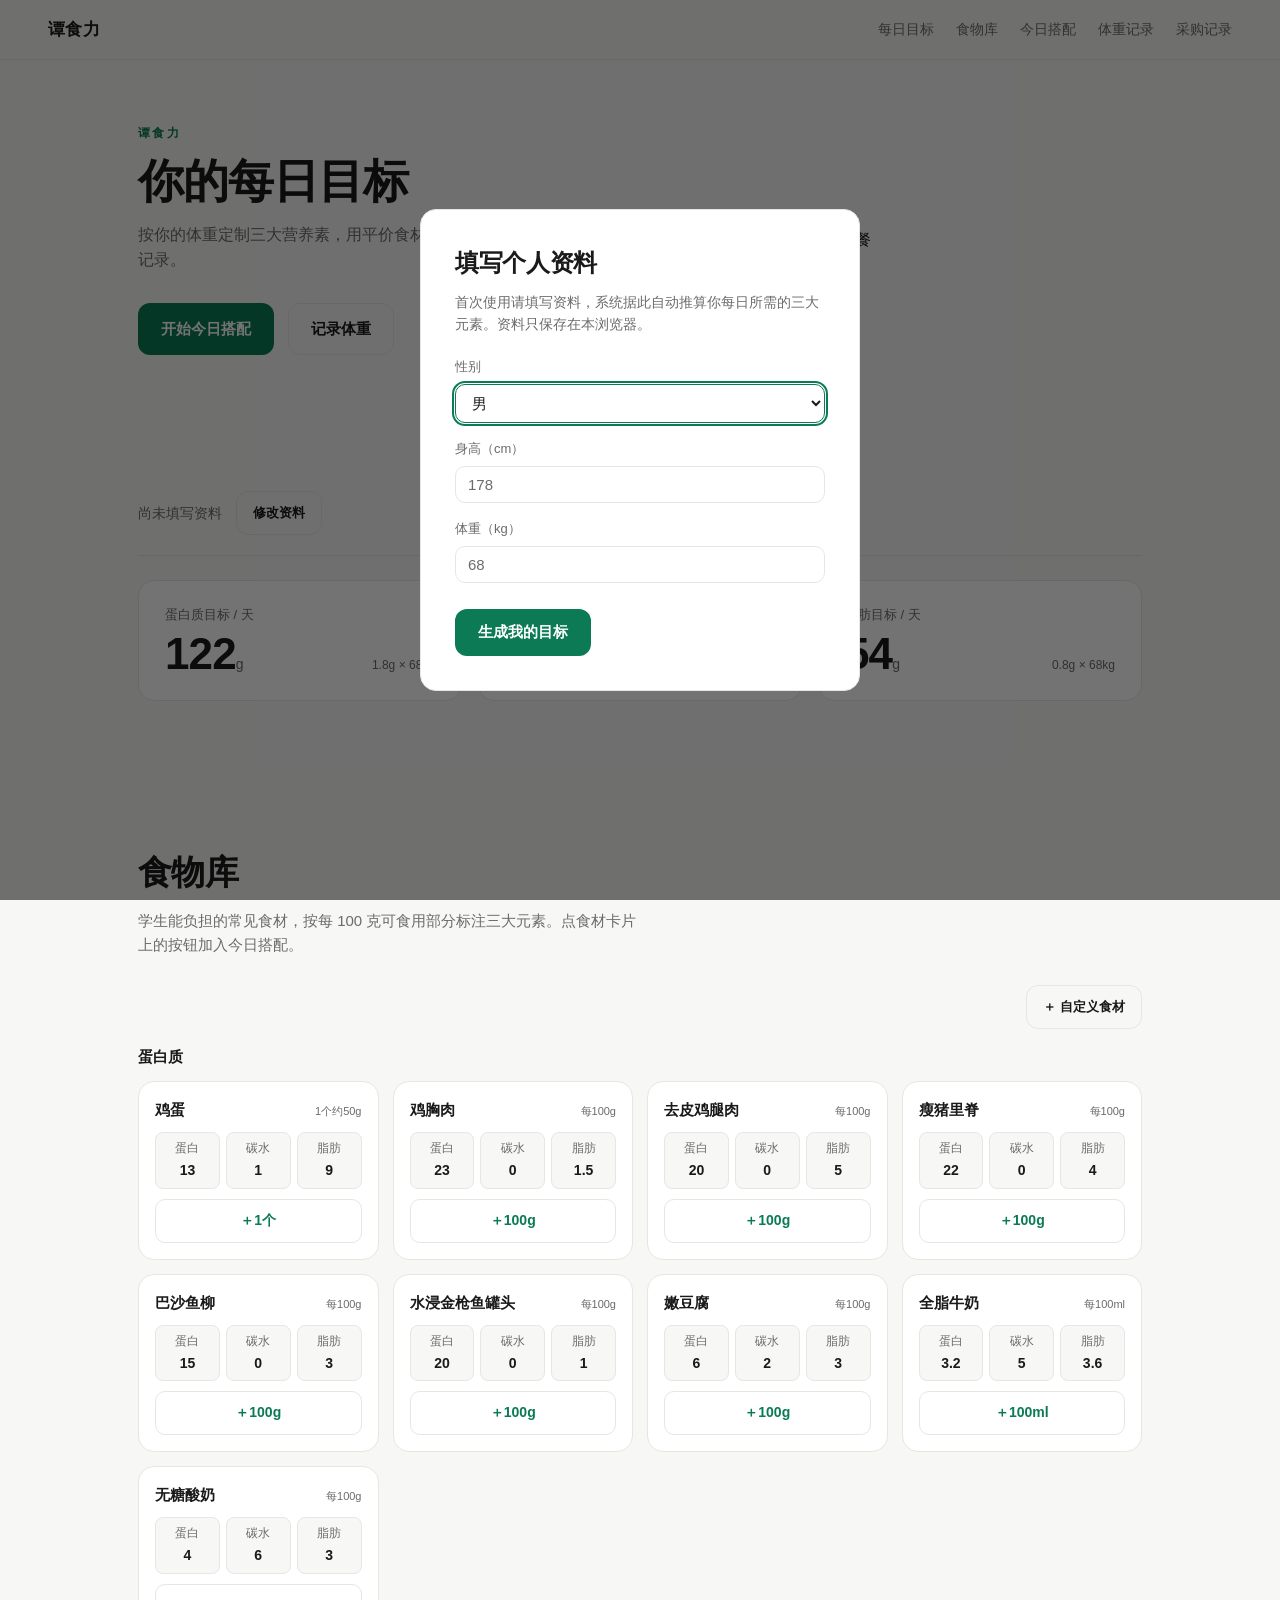
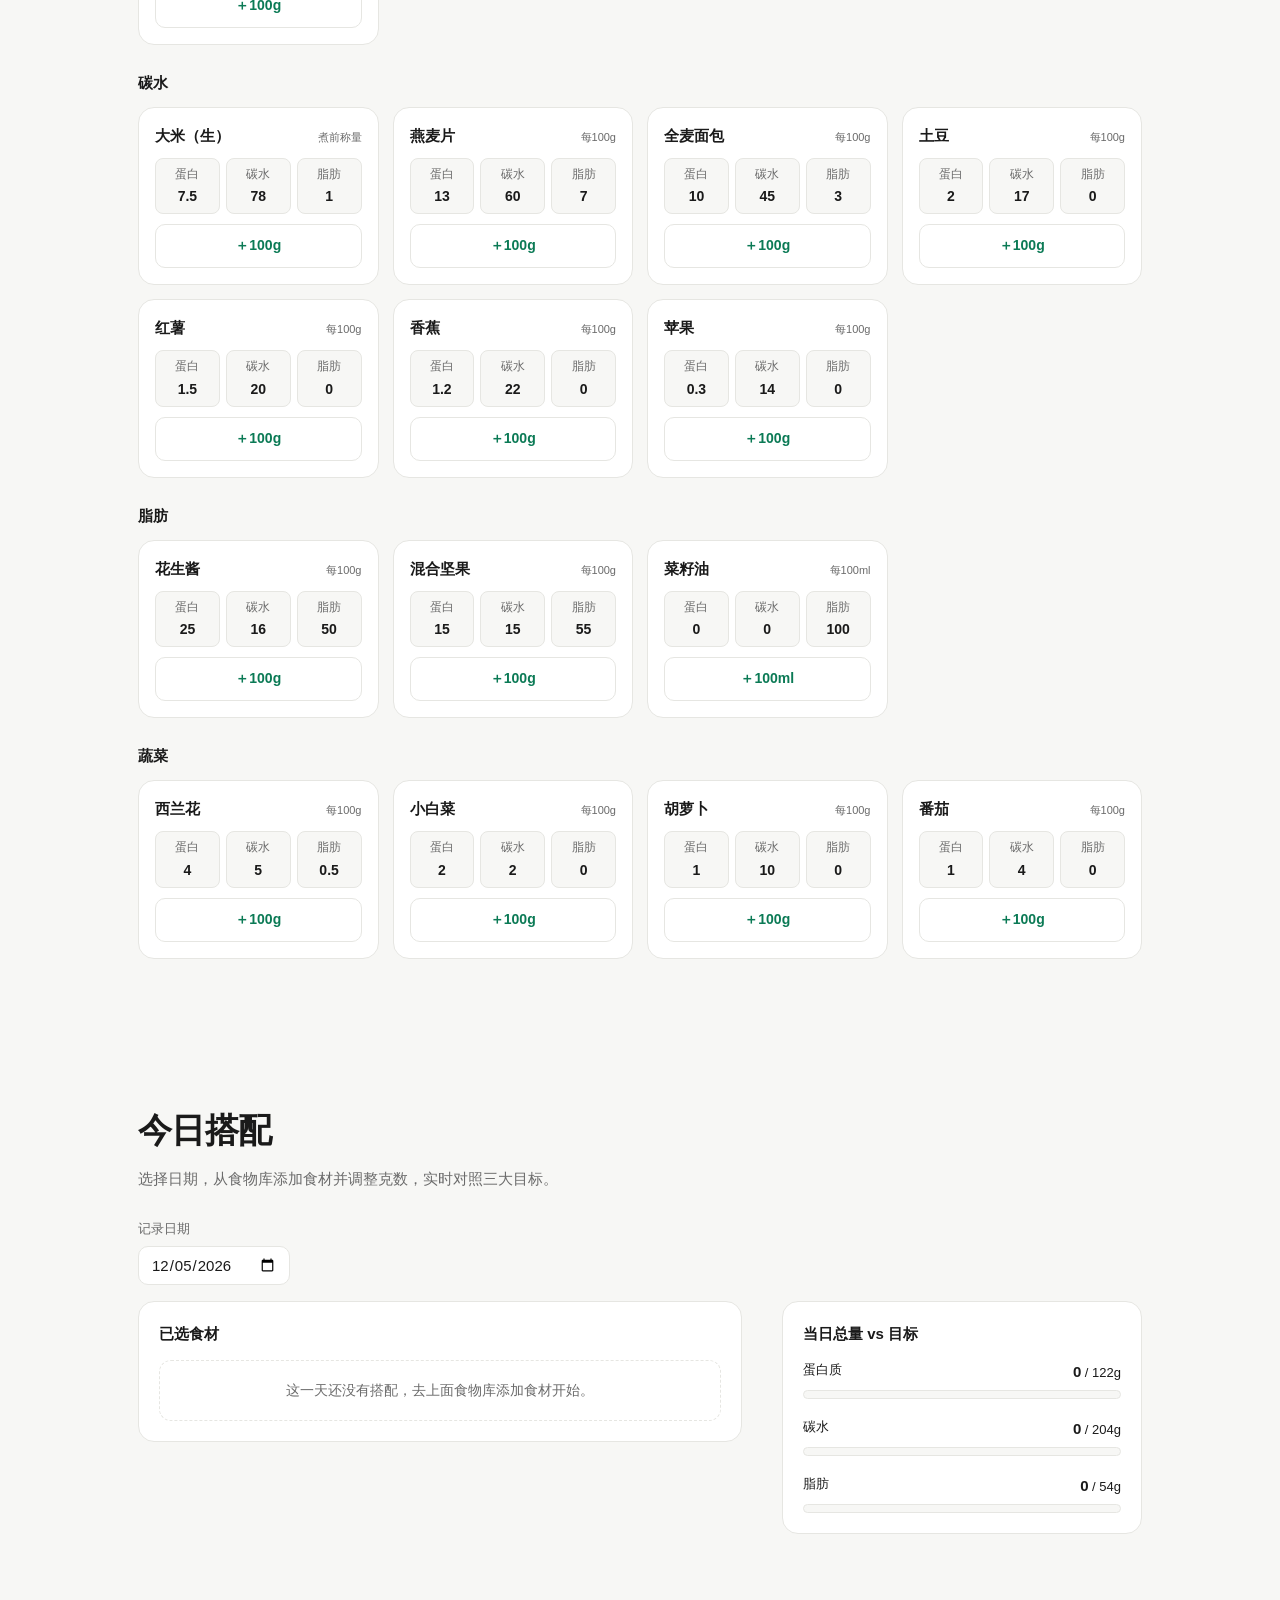
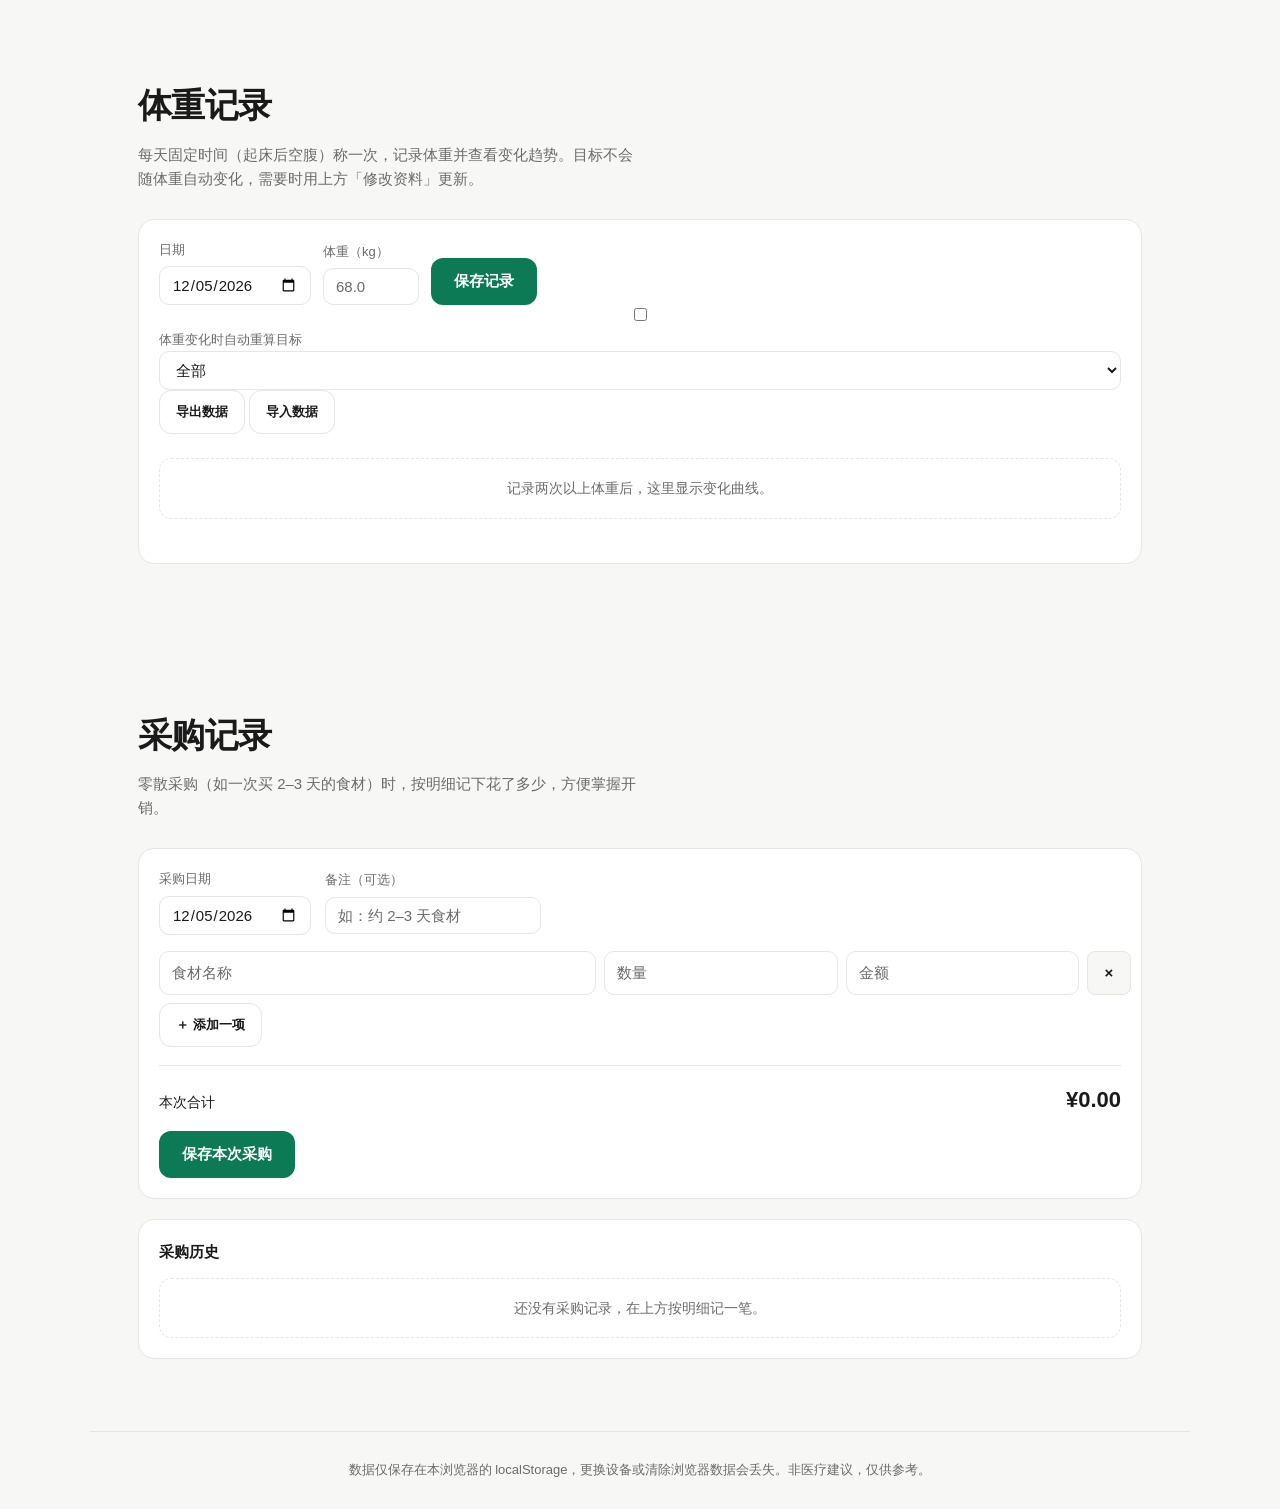
==== commit 16a325cb: "landing + tool page: add crop-1/crop-2 images side by side" ====
--- a/dorm-fit.html
+++ b/dorm-fit.html
@@ -48,13 +48,18 @@
 
 <main>
 
-  <header class="page-intro">
-    <div class="eyebrow">谭食力</div>
-    <h1>你的每日目标</h1>
-    <p class="sub" id="pageSub">按体重推算的三大元素目标，确定后往下挑食材、调克数。</p>
-    <div class="ctas">
-      <a class="btn primary" href="#plan">开始今日搭配</a>
-      <a class="btn ghost" href="#weight">记录体重</a>
+  <header class="page-intro with-image">
+    <div class="page-intro-copy">
+      <div class="eyebrow">谭食力</div>
+      <h1>你的每日目标</h1>
+      <p class="sub" id="pageSub">按体重推算的三大元素目标，确定后往下挑食材、调克数。</p>
+      <div class="ctas">
+        <a class="btn primary" href="#plan">开始今日搭配</a>
+        <a class="btn ghost" href="#weight">记录体重</a>
+      </div>
+    </div>
+    <div class="imgwrap">
+      <img src="crop-2.webp" alt="健康食材与备餐" loading="eager" decoding="async">
     </div>
   </header>
 
--- a/styles.css
+++ b/styles.css
@@ -46,6 +46,9 @@
 .hero.solo{grid-template-columns:1fr; max-width:820px}
 .hero.with-image{grid-template-columns:1.15fr .85fr; max-width:1100px}
 @media(max-width:860px){.hero.with-image{grid-template-columns:1fr}}
+.page-intro.with-image{display:grid; grid-template-columns:1.15fr .85fr; align-items:center; gap:clamp(24px,5vw,72px); padding:clamp(24px,5vw,64px) 0}
+.page-intro.with-image .page-intro-copy{display:flex; flex-direction:column; justify-content:center}
+@media(max-width:860px){.page-intro.with-image{grid-template-columns:1fr; min-height:0; padding:clamp(24px,5vw,48px) 0}}
 .eyebrow{font-size:12px; letter-spacing:.2em; text-transform:uppercase; color:var(--accent-text); font-weight:700}
 .hero h1{font-size:clamp(34px,5.4vw,58px); line-height:1.12; letter-spacing:-.02em; margin:14px 0 18px; text-wrap:balance}
 .hero .sub,.page-intro .sub{color:var(--muted); font-size:17px; max-width:52ch}
